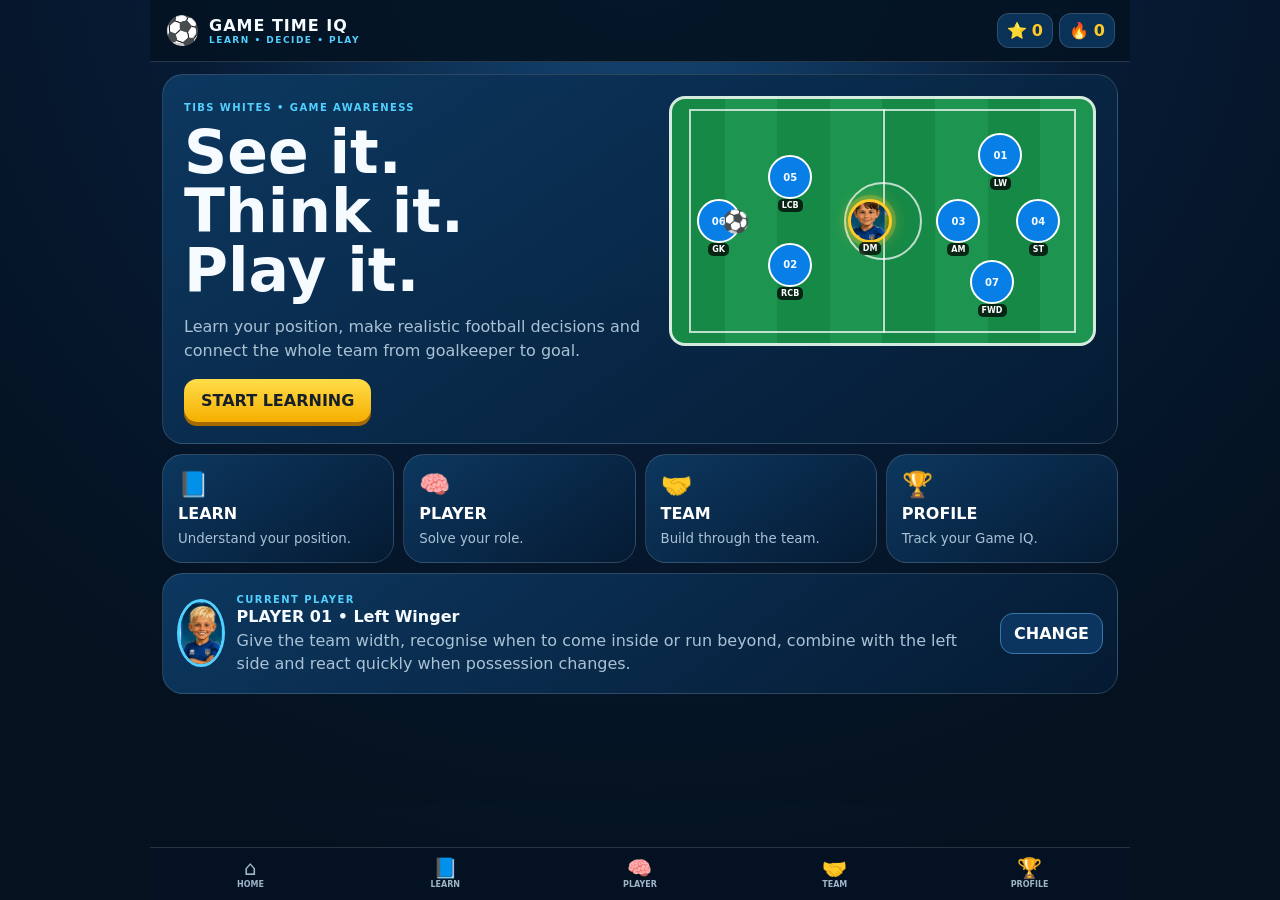
==== index.html @ 4100f8be "index.html V4" ====
<!doctype html>
<html lang="en"><head><meta charset="utf-8"><meta name="viewport" content="width=device-width,initial-scale=1,viewport-fit=cover"><meta name="theme-color" content="#061426"><title>GameTime IQ</title>
<style>
:root{--p:#0a2e52;--t:#f5fbff;--m:#aac2d5;--c:#52d0ff;--y:#ffc928;--g:#27c879;--a:#ff9d22;--r:#e25861;--l:rgba(255,255,255,.15)}
*{box-sizing:border-box}html,body{margin:0;min-height:100%;background:radial-gradient(circle at 50% -10%,#174f81,#071b35 42%,#04111f 84%);color:var(--t);font-family:system-ui,-apple-system,"Segoe UI",sans-serif}button{font:inherit}#app{max-width:980px;margin:auto;padding-bottom:96px}header{position:sticky;top:0;z-index:50;display:flex;justify-content:space-between;align-items:center;padding:13px 15px;background:#041323f2;border-bottom:1px solid var(--l)}.brand{display:flex;gap:9px;align-items:center}.brand i{font-style:normal;font-size:28px}.brand b{display:block;letter-spacing:1px}.brand small{display:block;color:var(--c);font-size:9px;font-weight:900;letter-spacing:1.5px}.stats{display:flex;gap:6px}.stats span{padding:7px 9px;background:#0a3156;border:1px solid var(--l);border-radius:12px;color:var(--y)}
main{padding:12px}.screen{display:none}.screen.active{display:block}.card{background:linear-gradient(145deg,#0d3961f7,#051b33fa);border:1px solid var(--l);border-radius:21px}.tag{font-size:10px;color:var(--c);font-weight:900;letter-spacing:1.4px}h1{font-size:clamp(36px,7vw,60px);line-height:.98;margin:8px 0 13px}h2{margin:5px 0}p{color:var(--m);line-height:1.48}.hero{display:grid;grid-template-columns:1.05fr .95fr;gap:14px;padding:21px}.primary,.secondary,.back{border:0;cursor:pointer;font-weight:900;border-radius:13px}.primary{background:linear-gradient(#ffdd49,#f5af00);color:#17202a;padding:12px 17px;box-shadow:0 4px 0 #a66a00}.secondary{background:#0b355e;color:#fff;border:1px solid #3977a8;padding:10px 13px}.back{width:44px;height:44px;background:#0b355e;color:#fff;border:1px solid var(--l);font-size:22px}
.modegrid{display:grid;grid-template-columns:repeat(4,1fr);gap:9px;margin:10px 0}.mode{padding:15px;text-align:left;color:white;cursor:pointer}.mode i{font-style:normal;font-size:25px}.mode b{display:block;margin:5px 0}.mode small{color:var(--m)}.selected{padding:14px;display:flex;gap:12px;align-items:center}.avatar{width:68px;height:68px;object-fit:cover;object-position:top;border-radius:50%;border:3px solid var(--c)}
.pitch{position:relative;overflow:hidden;height:360px;background:repeating-linear-gradient(90deg,#178947 0,#178947 12.5%,#1d9550 12.5%,#1d9550 25%);border:3px solid #ffffffd1;border-radius:16px}.pitch:before{content:"";position:absolute;inset:4%;border:2px solid #ffffffb8}.pitch:after{content:"";position:absolute;left:50%;top:4%;bottom:4%;border-left:2px solid #ffffffb8}.hero .pitch{height:250px}.centre{position:absolute;left:50%;top:50%;width:78px;height:78px;border:2px solid #ffffffb8;border-radius:50%;transform:translate(-50%,-50%)}.token{position:absolute;transform:translate(-50%,-50%);width:44px;height:44px;border-radius:50%;display:grid;place-items:center;font-size:10px;font-weight:900;border:2px solid white;z-index:5;transition:left .55s,top .55s}.blue{background:#087fe7}.red{background:#d74950}.you{border:3px solid var(--y);background-size:cover;background-position:center;color:transparent;box-shadow:0 0 0 4px #ffc9283d,0 0 16px #ffc92873}.label{position:absolute;top:100%;margin-top:2px;color:#fff;background:#000b;padding:2px 4px;border-radius:5px;font-size:8px;white-space:nowrap}.ball{position:absolute;z-index:10;font-size:22px;transform:translate(-50%,-50%);transition:left .55s,top .55s}.freeze{position:absolute;z-index:20;top:10px;left:50%;transform:translate(-50%,-55px);opacity:0;background:#06182f;border:2px solid var(--y);padding:8px 12px;border-radius:999px;font-weight:900;transition:.3s;white-space:nowrap}.freeze.show{transform:translate(-50%,0);opacity:1}
.head{display:flex;gap:11px;align-items:flex-start;margin:3px 0 13px}.players{display:grid;grid-template-columns:repeat(4,1fr);gap:8px}.pcard{border:2px solid var(--l);background:#0b2b4d;border-radius:16px;overflow:hidden;color:#fff;padding:0;text-align:left;cursor:pointer}.pcard.on{border-color:var(--c);box-shadow:0 0 18px #50cdff47}.pcard img{display:block;width:100%;aspect-ratio:.76;object-fit:cover;object-position:top}.pcard div{padding:8px}.pcard small{display:block;color:var(--c);font-weight:900}.detail{margin-top:10px;padding:15px;display:grid;grid-template-columns:80px 1fr auto;gap:12px;align-items:center}.detail img{width:80px;height:92px;object-fit:cover;object-position:top;border-radius:12px}.chips,.tabs{display:flex;gap:6px;overflow:auto;padding-bottom:8px}.chip,.tab{flex:0 0 auto;border:1px solid var(--l);background:#0a3156;color:#fff;padding:8px 10px;border-radius:999px;cursor:pointer}.chip.on,.tab.on{background:#087fe7;border-color:var(--c)}.intro{padding:15px;margin-bottom:9px}.learnlayout{display:grid;grid-template-columns:1.1fr .9fr;gap:9px}.lesson{padding:17px}.lesson ul{padding-left:19px;line-height:1.55}.rel{padding:10px;background:#082642;border-radius:11px;border:1px solid var(--l)}
.quizTop{display:grid;grid-template-columns:auto 1fr auto;gap:9px;align-items:center;margin-bottom:8px}.track{height:7px;background:#143a59;border-radius:8px;overflow:hidden}.track div{height:100%;background:var(--c)}.scenario{overflow:hidden}.qtext{padding:16px 16px 4px}.answers{display:grid;grid-template-columns:1fr 1fr;gap:8px;padding:12px 15px}.answer{background:#0c3154;border:1px solid #3b6382;color:white;border-radius:13px;padding:12px;text-align:left;min-height:66px;cursor:pointer}.answer.best{background:#143f35;border-color:var(--g)}.answer.good{background:#254532;border-color:#8bc34a}.answer.maybe{background:#503a1d;border-color:var(--a)}.answer.bad{background:#47242d;border-color:var(--r)}.feedback{margin:0 15px 13px;padding:0;max-height:0;overflow:hidden;border-radius:12px;transition:.25s}.feedback.show{max-height:230px;padding:12px;background:#092c4d;border:1px solid #3e7197}.wide{width:calc(100% - 30px);margin:0 15px 15px}.hidden{display:none!important}.teamhud{display:grid;grid-template-columns:repeat(3,1fr) auto;gap:7px;padding:11px;margin-bottom:8px}.teamhud small{display:block;color:var(--m)}.teamhud b{color:var(--y)}.profilegrid{display:grid;grid-template-columns:1fr 1fr;gap:9px}.profilegrid .card{padding:16px}.barrow{display:grid;grid-template-columns:84px 1fr 38px;gap:7px;align-items:center;margin:10px 0}.bar{height:8px;background:#143a59;border-radius:8px;overflow:hidden}.bar div{height:100%;background:var(--c)}
nav{position:fixed;bottom:0;left:50%;transform:translateX(-50%);width:min(980px,100%);display:grid;grid-template-columns:repeat(5,1fr);background:#041223f7;border-top:1px solid var(--l);padding:7px 3px calc(10px + env(safe-area-inset-bottom));z-index:40}nav button{border:0;background:none;color:#9eb5c8;font-size:20px;cursor:pointer}nav span{display:block;font-size:8px;font-weight:900}nav .on{color:var(--c)}
@media(max-width:700px){.hero,.learnlayout,.profilegrid{grid-template-columns:1fr}.modegrid{grid-template-columns:1fr 1fr}.players{grid-template-columns:1fr 1fr}.answers{grid-template-columns:1fr}.pitch{height:315px}.hero .pitch{height:210px}.detail{grid-template-columns:74px 1fr}.detail button{grid-column:1/-1}.token{width:41px;height:41px}.teamhud{grid-template-columns:1fr 1fr}.teamhud button{grid-column:1/-1}}
</style></head><body><div id="app">
<header><div class="brand"><i>⚽</i><div><b>GAME TIME IQ</b><small>LEARN • DECIDE • PLAY</small></div></div><div class="stats"><span>⭐ <b id="xpTop">0</b></span><span>🔥 <b id="streakTop">0</b></span></div></header><main>
<section id="home" class="screen active"><div class="hero card"><div><span class="tag">TIBS WHITES • GAME AWARENESS</span><h1>See it.<br>Think it.<br>Play it.</h1><p>Learn your position, make realistic football decisions and connect the whole team from goalkeeper to goal.</p><button class="primary" data-go="learn">START LEARNING</button></div><div class="pitch" id="heroPitch"><div class="centre"></div></div></div><div class="modegrid"><button class="mode card" data-go="learn"><i>📘</i><b>LEARN</b><small>Understand your position.</small></button><button class="mode card" data-go="player"><i>🧠</i><b>PLAYER</b><small>Solve your role.</small></button><button class="mode card" data-go="team"><i>🤝</i><b>TEAM</b><small>Build through the team.</small></button><button class="mode card" data-go="profile"><i>🏆</i><b>PROFILE</b><small>Track your Game IQ.</small></button></div><div class="card selected" id="homeSelected"></div></section>
<section id="select" class="screen"><div class="head"><button class="back" data-go="home">←</button><div><span class="tag">PLAYER SELECT</span><h2>Choose your player</h2><p>The selected avatar becomes YOU in Player Mode and on the tactics board.</p></div></div><div class="players" id="playerGrid"></div><div class="card detail" id="playerDetail"></div></section>
<section id="learn" class="screen"><div class="head"><button class="back" data-go="home">←</button><div><span class="tag">LEARN</span><h2>Know your position</h2><p>Explore how each role changes with the game.</p></div></div><div class="chips" id="learnPlayers"></div><div class="card intro" id="learnIntro"></div><div class="tabs" id="lessonTabs"></div><div class="learnlayout"><div class="pitch" id="learnPitch"><div class="centre"></div></div><div class="card lesson" id="lessonText"></div></div></section>
<section id="player" class="screen"><div class="head"><button class="back" data-go="home">←</button><div><span class="tag">PLAYER MODE</span><h2 id="playerTitle"></h2></div><button class="secondary" data-go="select">CHANGE</button></div><div class="quizTop"><span id="qCount">1/2</span><div class="track"><div id="qBar"></div></div><span>⭐ <b id="qScore">0</b></span></div><div class="card scenario"><div class="pitch" id="playerPitch"><div class="centre"></div><div class="freeze" id="pFreeze">⏸ FREEZE — YOUR DECISION</div><div class="ball" id="pBall">⚽</div></div><div class="qtext"><span class="tag" id="pSkill"></span><h2 id="pQuestion"></h2><p>Read the picture. Which choice helps the team most?</p></div><div class="answers" id="pAnswers"></div><div class="feedback" id="pFeedback"></div><button class="primary wide hidden" id="pNext">NEXT →</button></div></section>
<section id="team" class="screen"><div class="head"><button class="back" data-go="home">←</button><div><span class="tag">TEAM MODE</span><h2>Build the attack</h2><p>Every answer creates the next picture. MAYBE can increase pressure; a turnover triggers defence.</p></div></div><div class="card teamhud"><div><small>PHASE</small><b id="teamPhase">BUILD</b></div><div><small>TEAM IQ</small><b id="teamIQ">0</b></div><div><small>PRESSURE</small><b id="teamPressure">LOW</b></div><button class="secondary" id="teamRestart">RESTART</button></div><div class="card scenario"><div class="pitch" id="teamPitch"><div class="centre"></div><div class="freeze show">⏸ TEAM DECISION</div><div class="ball" id="tBall">⚽</div></div><div class="qtext"><span class="tag" id="teamWho"></span><h2 id="teamQuestion"></h2><p id="teamPrompt"></p></div><div class="answers" id="teamAnswers"></div><div class="feedback" id="teamFeedback"></div><button class="primary wide hidden" id="teamNext">CONTINUE →</button></div></section>
<section id="profile" class="screen"><div class="head"><button class="back" data-go="home">←</button><div><span class="tag">PROFILE</span><h2>Your Game IQ</h2><p>Progress is stored on this phone only.</p></div></div><div class="profilegrid"><div class="card" id="profileMain"></div><div class="card"><span class="tag">SKILLS</span><div id="skillBars"></div></div></div></section>
</main><nav><button data-go="home">⌂<span>HOME</span></button><button data-go="learn">📘<span>LEARN</span></button><button data-go="player">🧠<span>PLAYER</span></button><button data-go="team">🤝<span>TEAM</span></button><button data-go="profile">🏆<span>PROFILE</span></button></nav></div>
<script>
const players=[{"id": 1, "role": "Left Winger", "short": "LW", "img": "Assets/player-01.jpg", "x": 78, "y": 23, "summary": "Give the team width, recognise when to come inside or run beyond, combine with the left side and react quickly when possession changes.", "links": [5, 8, 3, 4]}, {"id": 2, "role": "Right Central Defender", "short": "RCB", "img": "Assets/player-02.jpg", "x": 28, "y": 68, "summary": "Build from the back, protect the middle, cover teammates who press and recognise when space allows you to carry forward.", "links": [6, 8, 7, 5]}, {"id": 3, "role": "Attacking Midfielder", "short": "AM", "img": "Assets/player-03.jpg", "x": 68, "y": 50, "summary": "Find space between lines, scan before receiving, connect midfield to attack and react quickly around second balls and turnovers.", "links": [8, 4, 1, 7]}, {"id": 4, "role": "Striker", "short": "ST", "img": "Assets/player-04.jpg", "x": 87, "y": 50, "summary": "Occupy and move defenders, link play when needed, time runs behind and recognise when a chance should be finished early.", "links": [3, 1, 7]}, {"id": 5, "role": "Left Central Defender", "short": "LCB", "img": "Assets/player-05.jpg", "x": 28, "y": 32, "summary": "Give the goalkeeper a left-sided outlet, progress when possible, protect central danger and support the winger from behind.", "links": [6, 8, 1, 2]}, {"id": 6, "role": "Goalkeeper", "short": "GK", "img": "Assets/player-06.jpg", "x": 11, "y": 50, "summary": "See the whole pitch, communicate early, choose distribution from the pressure picture and remain connected behind possession.", "links": [2, 5, 8]}, {"id": 7, "role": "Forward", "short": "FWD", "img": "Assets/player-07.jpg", "x": 76, "y": 75, "summary": "Stretch and combine on the right, create 2v1s, attack the far side and counter-press when a loose ball can be regained.", "links": [2, 8, 3, 4]}, {"id": 8, "role": "Defensive Midfielder", "short": "DM", "img": "Assets/player-08.jpg", "x": 47, "y": 50, "summary": "Connect goalkeeper, defenders and attack, move out of cover shadows, receive on useful angles and give balance behind attacks.", "links": [6, 2, 5, 3]}]; const lessons={"position": {"title": "My Position", "tag": "STARTING PICTURE", "bullets": ["Your position is a starting reference, not a cage. Adjust to the ball, teammates, opponents and space.", "Scan before the ball reaches your area so your movement has a reason.", "Stay connected: close enough to help, far enough to create useful space."]}, "ball": {"title": "When We Have It", "tag": "IN POSSESSION", "bullets": ["Make the pitch useful with width, depth and height.", "Create a passing angle where the ball carrier can see and reach you.", "After you pass, move again to help the next action."]}, "defend": {"title": "When They Have It", "tag": "OUT OF POSSESSION", "bullets": ["Protect dangerous central space before chasing the ball.", "Know who is pressing and who is covering behind that pressure.", "As the ball moves, your angle and distance to teammates should change."]}, "lose": {"title": "When We Lose It", "tag": "TRANSITION TO DEFEND", "bullets": ["React immediately: press if you can affect the ball, otherwise recover.", "Look for pressing triggers: heavy touch, slow pass, receiver facing their own goal.", "Recover using the shortest useful route to protect goal-side danger."]}, "win": {"title": "When We Win It", "tag": "TRANSITION TO ATTACK", "bullets": ["Scan forward early because the opposition may be spread.", "If the quick attack is blocked, keep the ball and rebuild.", "Move quickly to give the new ball carrier more than one option."]}, "team": {"title": "My Connections", "tag": "TEAM RELATIONSHIPS", "bullets": ["Your movement changes another player's space even if you never receive the ball.", "If one teammate comes towards the ball, another can often move away or beyond.", "Use calls, eye contact and body shape to help teammates solve the next picture."]}}; const scenarioBank={"1": [{"skill": "Support", "q": "Player 05 is pressed on the left. You are tightly marked on the touchline. What movement helps most?", "choices": ["Stay fixed wide whatever happens", "Move off the marker to create a visible angle inside or underneath", "Sprint behind immediately even if Player 05 cannot look up", "Stand behind your marker"], "best": 1, "why": "Useful width matters more than fixed width. A new angle can give Player 05 a relief pass and may move your marker."}, {"skill": "Transition", "q": "You lose the ball near the left touchline. The opponent receives facing their own goal with a loose touch. What do you recognise?", "choices": ["Walk back", "A chance to press quickly if teammates cover behind", "Run to the centre circle", "Stop because the attack is over"], "best": 1, "why": "A heavy touch or closed body shape can be a pressing trigger. Press only when teammates can support behind you."}], "2": [{"skill": "Build", "q": "Player 06 passes to you and the striker curves the press to block the return pass. What should you scan for before your first touch?", "choices": ["Only the ball", "Space to carry, Player 08 and Player 07", "The coach", "Kick long immediately"], "best": 1, "why": "Scan pressure, space and the next useful options before receiving. Carrying can also attract a presser and open a pass."}, {"skill": "Cover", "q": "Player 08 steps out to press centrally. What is your job behind that action?", "choices": ["Press the same opponent", "Provide cover and protect the central route", "Move to the touchline", "Stay still"], "best": 1, "why": "Cover is the next line of security. Your position should help if the presser is beaten without opening another big gap."}], "3": [{"skill": "Receive", "q": "You are between their midfield and defence with an opponent behind. What gives you the best chance to play forward?", "choices": ["Scan over both shoulders and adjust your body angle", "Stand square and wait", "Only look at the passer", "Move closer to your marker"], "best": 0, "why": "Receiving starts before the ball arrives. Scanning helps you decide whether to turn, protect, bounce or play first time."}, {"skill": "Movement", "q": "Player 04 drops towards the ball and a defender follows. What space might now be available?", "choices": ["Follow Player 04 into the same space", "Attack the space Player 04 has created if the picture allows", "Stand still", "Always move backwards"], "best": 1, "why": "One player's movement can create room for another. Read the defender's reaction instead of following the ball."}], "4": [{"skill": "Run", "q": "Player 03 has time on the ball and you are level with the last defender. What matters most?", "choices": ["Time your run to threaten behind", "Sprint as early as possible every time", "Stand beside the defender", "Drop towards your goalkeeper"], "best": 0, "why": "Timing is as important as speed. A run too early can be tracked and leave you unavailable."}, {"skill": "Link", "q": "You receive with your back to goal and a defender tight behind. Player 03 is facing you. What is often a strong solution?", "choices": ["Protect and set to Player 03, then move again", "Force a turn through the defender", "Stop and wait", "Kick it away"], "best": 0, "why": "You do not always need to turn. A secure set can keep the attack moving and create a new movement opportunity."}], "5": [{"skill": "Build", "q": "Player 06 has the ball and the opposition are narrow. What can your position help create?", "choices": ["A wider left-side passing angle that stretches them", "Stand beside Player 06", "Hide behind the striker", "Move directly next to Player 02"], "best": 0, "why": "Width can create a direct pass into you or open central space for Player 08."}, {"skill": "Cover", "q": "Player 01 presses their right-back high. What should you think about behind Player 01?", "choices": ["Provide cover and protect the space inside and behind", "Sprint beyond Player 01", "Ignore the press", "Mark Player 06"], "best": 0, "why": "Player 01's pressure is safer when you protect the next space and can delay if the press is beaten."}], "6": [{"skill": "Distribution", "q": "You have the ball. Player 05 has time while Player 02 is already being pressed. What should guide your pass?", "choices": ["Always use the same side", "Pressure, angle and what the receiver can do next", "Who shouts loudest", "Always kick long"], "best": 1, "why": "Goalkeeper distribution starts the next attack. Choose the receiver with useful time, space and next actions."}, {"skill": "Support", "q": "After playing short to a centre-back, what should you do?", "choices": ["Offer a new supporting angle behind the ball", "Walk into goal and switch off", "Run beyond Player 04", "Turn your back"], "best": 0, "why": "The goalkeeper remains part of possession and may help the team recycle, escape pressure or switch sides."}], "7": [{"skill": "2v1", "q": "You receive right side with Player 03 inside and one defender between you and goal. What should you try to make the defender do?", "choices": ["Commit to either you or Player 03, then use the free option", "Pass immediately without looking", "Run straight into them", "Stop"], "best": 0, "why": "In a 2v1, make the defender choose. Their movement should tell you whether to pass or carry."}, {"skill": "Transition", "q": "You lose possession near their box and the new ball carrier takes a heavy touch. What do you recognise?", "choices": ["A possible counter-press if teammates are close enough", "Time to walk back", "Run away from the ball", "Nothing"], "best": 0, "why": "A heavy touch is a common pressing trigger. React quickly, but make sure your pressure is connected to teammates."}], "8": [{"skill": "Receive", "q": "A centre-back has the ball and an opponent is screening you. What movement helps you become a passing option?", "choices": ["Move out of the cover shadow into a visible angle", "Stand directly behind the opponent", "Run beside the centre-back", "Turn away"], "best": 0, "why": "A small movement can open the passing lane and help you receive with the next action in mind."}, {"skill": "Balance", "q": "Several teammates are ahead of the ball during an attack. Why might you hold a position behind them?", "choices": ["To circulate possession and protect against a counter if the ball is lost", "Because midfielders never attack", "To avoid the ball", "To mark Player 05"], "best": 0, "why": "Balance helps both phases: support the attack now and protect the centre if possession changes."}]}; const teamNodes={"gk": {"who": 6, "phase": "BUILD", "pressure": "LOW", "q": "Player 06 receives a back-pass as their striker starts to press. Which route is strongest?", "opts": [["Player 05 has a clear angle on the left", "best", "lcb"], ["Player 02 is already being closed down", "maybe", "rcbpress"], ["Kick centrally into three opponents", "turn", "turncentral"]]}, "lcb": {"who": 5, "phase": "BUILD", "pressure": "LOW", "q": "Player 05 receives. The opposition shift left and Player 08 moves into a visible central angle. What next?", "opts": [["Play into Player 08 facing forward", "best", "dm"], ["Force the line pass to tightly marked Player 01", "maybe", "wingpress"], ["Carry straight into the nearest opponent", "turn", "turnleft"]]}, "rcbpress": {"who": 2, "phase": "BUILD", "pressure": "HIGH", "q": "Player 02 receives under immediate pressure. Player 06 supports behind. Escape or force it?", "opts": [["Use Player 06 as the relief pass and reset", "best", "gkswitch"], ["Force the screened pass into Player 08", "maybe", "dmpress"], ["Turn into the press", "turn", "turncentral"]]}, "gkswitch": {"who": 6, "phase": "RESET", "pressure": "MEDIUM", "q": "The ball returns to Player 06. The opposition shifted right. What opened?", "opts": [["Switch to Player 05 on the left", "best", "lcb"], ["Return straight into the same pressure", "maybe", "rcbpress"]]}, "dm": {"who": 8, "phase": "PROGRESS", "pressure": "LOW", "q": "Player 08 receives on the half-turn. Player 03 is between lines and Player 01 is wide. Their midfielder steps towards you. What can exploit that?", "opts": [["Play into Player 03 between lines", "best", "am"], ["Switch to Player 01 wide", "good", "wing"], ["Hold until pressure arrives", "maybe", "dmpress"]]}, "dmpress": {"who": 8, "phase": "PROGRESS", "pressure": "HIGH", "q": "Player 08 receives under heavy pressure. Player 05 is free behind. What is mature?", "opts": [["Bounce back to Player 05 and move again", "best", "lcb"], ["Force it into tightly marked Player 03", "turn", "turncentral"]]}, "wingpress": {"who": 1, "phase": "WIDE", "pressure": "HIGH", "q": "Player 01 receives trapped by the touchline. Player 05 supports underneath and Player 08 moves across. How do you escape?", "opts": [["Use support behind, then move again", "best", "lcb"], ["Try to dribble between two defenders", "maybe", "winghard"], ["Stop without scanning", "turn", "turnleft"]]}, "winghard": {"who": 1, "phase": "WIDE", "pressure": "VERY HIGH", "q": "Two defenders now surround Player 01. Player 08 is inside. What now?", "opts": [["Find Player 08 as the inside relief pass", "best", "dm"], ["Keep dribbling towards the corner", "turn", "turnleft"]]}, "wing": {"who": 1, "phase": "ATTACK", "pressure": "MEDIUM", "q": "Player 01 receives wide against one defender. Player 03 supports inside and Player 04 threatens behind. What creates the biggest problem?", "opts": [["Drive at the defender and make them choose", "best", "am"], ["Cross immediately from deep", "maybe", "box"], ["Recycle if the forward route closes", "good", "dm"]]}, "am": {"who": 3, "phase": "CREATE", "pressure": "MEDIUM", "q": "Player 03 turns. Player 04 drops and drags a defender; Player 07 runs into the right channel. What space appeared?", "opts": [["Use Player 07's run into the channel", "best", "fwd"], ["Combine into Player 04's feet", "good", "striker"], ["Dribble into the defender Player 04 moved", "turn", "turnhigh"]]}, "fwd": {"who": 7, "phase": "FINAL THIRD", "pressure": "MEDIUM", "q": "Player 07 receives in the channel. A defender comes out and Player 04 moves across goal. What creates the clearest chance?", "opts": [["Attack the defender, then square or cut back", "best", "goal"], ["Shoot immediately from a poor angle", "maybe", "box"], ["Turn away from the overload", "good", "am"]]}, "striker": {"who": 4, "phase": "FINAL THIRD", "pressure": "MEDIUM", "q": "Player 04 receives with back to goal. Player 03 runs beyond. What can beat the tight defender?", "opts": [["Set into Player 03's path then spin", "best", "goal"], ["Force a turn through the defender", "maybe", "box"]]}, "box": {"who": 4, "phase": "BOX", "pressure": "HIGH", "q": "The box is crowded, but Player 03 is free at the edge. What is clearer?", "opts": [["Lay it back to Player 03", "best", "goal"], ["Shoot through several defenders", "maybe", "turnhigh"]]}, "turncentral": {"who": 2, "phase": "TRANSITION \u2014 DEFEND", "pressure": "DANGER", "q": "The ball is lost centrally and they can counter. What is the first defensive priority?", "opts": [["Delay the attacker, protect the middle and let teammates recover", "best", "regain"], ["Both centre-backs dive at the ball", "turn", "concede"]]}, "turnleft": {"who": 5, "phase": "TRANSITION \u2014 DEFEND", "pressure": "DANGER", "q": "Possession is lost on the left and the opponent can drive inside. What should Player 05 protect first?", "opts": [["The inside route towards goal while Player 01 recovers", "best", "regain"], ["Sprint outside and leave the middle open", "turn", "concede"]]}, "turnhigh": {"who": 3, "phase": "TRANSITION \u2014 DEFEND", "pressure": "DANGER", "q": "The attack breaks down high and the new ball carrier takes a loose touch. What can Player 03 recognise?", "opts": [["Counter-press under control while teammates recover behind", "best", "regain"], ["Stop and wait for defenders", "turn", "concede"]]}, "regain": {"who": 8, "phase": "REGAIN", "pressure": "MEDIUM", "q": "The counter is delayed and Player 08 intercepts the next pass. The opposition are spread. What now?", "opts": [["Look forward early for Player 03 or a wide forward", "best", "am"], ["Keep it safely if the forward picture is blocked", "good", "dm"]]}, "goal": {"who": 4, "phase": "GOAL", "pressure": "NONE", "q": "GOAL! The team solved the pictures from goalkeeper to attack.", "opts": []}, "concede": {"who": 6, "phase": "GOAL AGAINST", "pressure": "MAX", "q": "The counter reaches goal before the team recover. Restart and find where the earlier decision changes the picture.", "opts": []}};
let selected=Number(localStorage.getItem("gtiq_player")||1),learnSelected=selected,lessonKey="position",xp=Number(localStorage.getItem("gtiq4_xp")||0),streak=Number(localStorage.getItem("gtiq4_streak")||0),skills=JSON.parse(localStorage.getItem("gtiq4_skills")||'{"Support":0,"Transition":0,"Receive":0,"Movement":0,"Defending":0,"Decision":0}'),qi=0,qScore=0,teamNode="gk",teamIQ=0,locked=false;
const $=id=>document.getElementById(id),P=id=>players.find(p=>p.id===id);
function save(){localStorage.setItem("gtiq_player",selected);localStorage.setItem("gtiq4_xp",xp);localStorage.setItem("gtiq4_streak",streak);localStorage.setItem("gtiq4_skills",JSON.stringify(skills))}
function topStats(){$("xpTop").textContent=xp;$("streakTop").textContent=streak}
function show(name){document.querySelectorAll(".screen").forEach(s=>s.classList.remove("active"));$(name).classList.add("active");document.querySelectorAll("nav button").forEach(b=>b.classList.toggle("on",b.dataset.go===name));if(name==="select")renderSelect();if(name==="learn")renderLearn();if(name==="player")startPlayer();if(name==="team")startTeam();if(name==="profile")renderProfile();renderHome();window.scrollTo(0,0)}
document.querySelectorAll("[data-go]").forEach(b=>b.addEventListener("click",()=>show(b.dataset.go)));
function token(p,me=false){return `<div class="token blue ${me?"you":""}" style="left:${p.x}%;top:${p.y}%;${me?`background-image:url('${p.img}')`:""}">${me?"YOU":String(p.id).padStart(2,"0")}<span class="label">${p.short}</span></div>`}
function opp(x,y){return `<div class="token red" style="left:${x}%;top:${y}%">OPP</div>`}
function pitchTeam(me,opps=true){let h=players.map(p=>token(p,p.id===me)).join("");if(opps)h+=opp(56,32)+opp(61,66)+opp(76,49);return h}
function setBall(el,p){el.style.left=p.x+"%";el.style.top=p.y+"%"}
function renderHome(){let p=P(selected);$("heroPitch").innerHTML='<div class="centre"></div>'+pitchTeam(8,false)+'<div class="ball" style="left:15%;top:50%">⚽</div>';$("homeSelected").innerHTML=`<img class="avatar" src="${p.img}"><div><span class="tag">CURRENT PLAYER</span><br><b>PLAYER ${String(p.id).padStart(2,"0")} • ${p.role}</b><p style="margin:3px 0">${p.summary}</p></div><button class="secondary" id="homeChange">CHANGE</button>`;$("homeChange").addEventListener("click",()=>show("select"));topStats()}
function renderSelect(){let g=$("playerGrid");g.innerHTML="";players.forEach(p=>{let b=document.createElement("button");b.className="pcard"+(p.id===selected?" on":"");b.innerHTML=`<img src="${p.img}"><div><b>${String(p.id).padStart(2,"0")}</b><small>${p.role.toUpperCase()}</small></div>`;b.addEventListener("click",()=>{selected=p.id;learnSelected=p.id;save();renderSelect()});g.appendChild(b)});let p=P(selected);$("playerDetail").innerHTML=`<img src="${p.img}"><div><span class="tag">PLAYER ${String(p.id).padStart(2,"0")}</span><h2>${p.role}</h2><p>${p.summary}</p></div><button class="primary" id="usePlayer">USE THIS PLAYER</button>`;$("usePlayer").addEventListener("click",()=>show("player"))}
function renderLearn(){let c=$("learnPlayers");c.innerHTML="";players.forEach(p=>{let b=document.createElement("button");b.className="chip"+(p.id===learnSelected?" on":"");b.textContent=`${String(p.id).padStart(2,"0")} ${p.short}`;b.addEventListener("click",()=>{learnSelected=p.id;renderLearn()});c.appendChild(b)});let p=P(learnSelected);$("learnIntro").innerHTML=`<span class="tag">PLAYER ${String(p.id).padStart(2,"0")}</span><h2>${p.role}</h2><p>${p.summary}</p>`;let tabs=$("lessonTabs");tabs.innerHTML="";Object.entries(lessons).forEach(([k,l])=>{let b=document.createElement("button");b.className="tab"+(k===lessonKey?" on":"");b.textContent=l.title;b.addEventListener("click",()=>{lessonKey=k;renderLearn()});tabs.appendChild(b)});$("learnPitch").innerHTML='<div class="centre"></div>'+pitchTeam(p.id,false);let l=lessons[lessonKey],linked=p.links.map(id=>`${String(id).padStart(2,"0")} ${P(id).role}`).join(" • ");$("lessonText").innerHTML=`<span class="tag">${l.tag}</span><h2>${l.title}</h2><ul>${l.bullets.map(x=>`<li>${x}</li>`).join("")}</ul><div class="rel"><b>Key relationships</b><br><small>${linked}</small></div>`}
function group(k){if(["Cover","Press","Position"].includes(k))return"Defending";if(["Build","Carry","Run","Link","2v1","Balance","Distribution"].includes(k))return"Decision";return k}
function startPlayer(){qi=0;qScore=0;renderQuestion()}
function renderQuestion(){locked=true;let p=P(selected),s=scenarioBank[selected][qi];$("playerTitle").textContent=p.role+" Challenge";$("qCount").textContent=`${qi+1}/${scenarioBank[selected].length}`;$("qScore").textContent=qScore;$("qBar").style.width=((qi+1)/scenarioBank[selected].length*100)+"%";$("pSkill").textContent=s.skill.toUpperCase();$("pQuestion").textContent=s.q;$("playerPitch").innerHTML='<div class="centre"></div><div class="freeze" id="pFreeze">⏸ FREEZE — YOUR DECISION</div><div class="ball" id="pBall">⚽</div>'+pitchTeam(p.id,true);setBall($("pBall"),p);$("pFeedback").className="feedback";$("pNext").classList.add("hidden");let box=$("pAnswers");box.innerHTML="";s.choices.forEach((choice,i)=>{let b=document.createElement("button");b.className="answer";b.disabled=true;b.innerHTML=`<b>${String.fromCharCode(65+i)}</b> ${choice}`;b.addEventListener("click",()=>answerQuestion(i,b));box.appendChild(b)});setTimeout(()=>{$("pFreeze").classList.add("show");[...box.children].forEach(b=>b.disabled=false);locked=false},450)}
function answerQuestion(i,b){if(locked)return;locked=true;let s=scenarioBank[selected][qi],good=i===s.best,pts=good?100:25;qScore+=pts;xp+=pts;let k=group(s.skill);skills[k]=(skills[k]||0)+pts;[...$("pAnswers").children].forEach((x,j)=>{x.disabled=true;if(j===s.best)x.classList.add("best")});if(!good)b.classList.add("bad");$("pFeedback").className="feedback show";$("pFeedback").innerHTML=`<b>${good?"⭐⭐⭐ BEST DECISION":"💡 KEEP THINKING"} +${pts} XP</b><br>${s.why}`;$("pNext").classList.remove("hidden");$("pNext").textContent=qi===scenarioBank[selected].length-1?"FINISH →":"NEXT →";save();topStats()}
$("pNext").addEventListener("click",()=>{if(qi<scenarioBank[selected].length-1){qi++;renderQuestion()}else{streak++;save();show("profile")}});
function startTeam(){teamNode="gk";teamIQ=0;renderTeam()} $("teamRestart").addEventListener("click",startTeam);
function renderTeam(){locked=false;let n=teamNodes[teamNode],p=P(n.who);$("teamPhase").textContent=n.phase;$("teamPressure").textContent=n.pressure;$("teamIQ").textContent=teamIQ;$("teamWho").textContent=`PLAYER ${String(p.id).padStart(2,"0")} • ${p.role.toUpperCase()}`;$("teamQuestion").textContent=n.q;$("teamPrompt").textContent=n.phase.includes("TRANSITION")?"Possession changed — solve the defensive picture.":"Choose the option that gives the next player the strongest picture.";$("teamPitch").innerHTML='<div class="centre"></div><div class="freeze show">⏸ TEAM DECISION</div><div class="ball" id="tBall">⚽</div>'+pitchTeam(n.who,true);setBall($("tBall"),p);$("teamFeedback").className="feedback";$("teamNext").classList.add("hidden");let box=$("teamAnswers");box.innerHTML="";if(!n.opts.length){$("teamFeedback").className="feedback show";if(n.phase==="GOAL"){xp+=250;teamIQ+=250;skills.Decision+=100;$("teamFeedback").innerHTML="<b>⚽ GOAL! +250 XP</b><br>You connected the team from build-up to finish."}else{$("teamFeedback").innerHTML="<b>⚠️ GOAL AGAINST</b><br>Restart and find the earlier decision that changes the transition."}save();topStats();return}n.opts.forEach((o,i)=>{let b=document.createElement("button");b.className="answer";b.innerHTML=`<b>${String.fromCharCode(65+i)}</b> ${o[0]}`;b.addEventListener("click",()=>teamChoose(o,b));box.appendChild(b)})}
function teamChoose(o,b){if(locked)return;locked=true;[...$("teamAnswers").children].forEach(x=>x.disabled=true);let pts={best:100,good:60,maybe:25,turn:0}[o[1]],cls={best:"best",good:"good",maybe:"maybe",turn:"bad"}[o[1]];b.classList.add(cls);teamIQ+=pts;xp+=pts;skills.Decision+=pts;let label={best:"⭐⭐⭐ BEST",good:"⭐⭐ GOOD",maybe:"⭐ MAYBE",turn:"❌ TURNOVER"}[o[1]],msg={best:"The next player receives a stronger picture.",good:"The team keeps progressing.",maybe:"The ball survives, but pressure increases.",turn:"Possession changes — now defend the transition."}[o[1]];$("teamFeedback").className="feedback show";$("teamFeedback").innerHTML=`<b>${label} +${pts} XP</b><br>${msg}`;$("teamNext").classList.remove("hidden");$("teamNext").textContent=o[1]==="turn"?"DEFEND TRANSITION →":"CONTINUE →";$("teamNext").onclick=()=>{teamNode=o[2];renderTeam()};save();topStats()}
function renderProfile(){let p=P(selected);$("profileMain").innerHTML=`<img class="avatar" src="${p.img}"><span class="tag"> CURRENT PLAYER</span><h2>${p.role}</h2><h1 style="font-size:42px;color:var(--y)">${xp} XP</h1><p>🔥 ${streak} completed Player challenges</p>`;let max=Math.max(100,...Object.values(skills));$("skillBars").innerHTML=Object.entries(skills).map(([k,v])=>`<div class="barrow"><span>${k}</span><div class="bar"><div style="width:${Math.min(100,v/max*100)}%"></div></div><b>${v}</b></div>`).join("")}
renderSelect();renderLearn();renderHome();topStats();
</script></body></html>
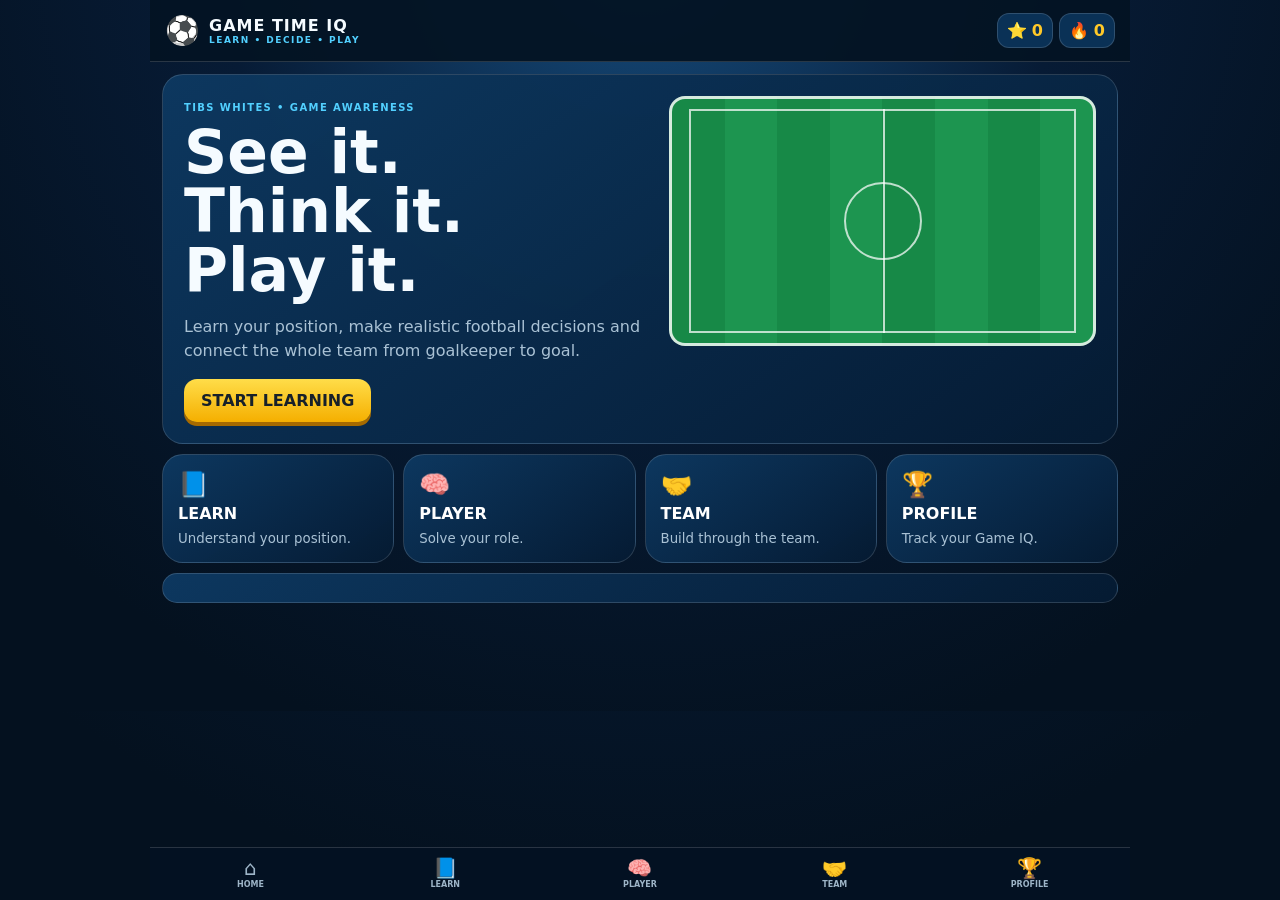
==== commit 028eeb91: "Include avatar-pitch.js script in index.html Added script tag for avatar-pitch.js and ensured proper" ====
--- a/index.html
+++ b/index.html
@@ -20,7 +20,7 @@
 <section id="profile" class="screen"><div class="head"><button class="back" data-go="home">←</button><div><span class="tag">PROFILE</span><h2>Your Game IQ</h2><p>Progress is stored on this phone only.</p></div></div><div class="profilegrid"><div class="card" id="profileMain"></div><div class="card"><span class="tag">SKILLS</span><div id="skillBars"></div></div></div></section>
 </main><nav><button data-go="home">⌂<span>HOME</span></button><button data-go="learn">📘<span>LEARN</span></button><button data-go="player">🧠<span>PLAYER</span></button><button data-go="team">🤝<span>TEAM</span></button><button data-go="profile">🏆<span>PROFILE</span></button></nav></div>
 <script>
-const players=[{"id": 1, "role": "Left Winger", "short": "LW", "img": "Assets/player-01.jpg", "x": 78, "y": 23, "summary": "Give the team width, recognise when to come inside or run beyond, combine with the left side and react quickly when possession changes.", "links": [5, 8, 3, 4]}, {"id": 2, "role": "Right Central Defender", "short": "RCB", "img": "Assets/player-02.jpg", "x": 28, "y": 68, "summary": "Build from the back, protect the middle, cover teammates who press and recognise when space allows you to carry forward.", "links": [6, 8, 7, 5]}, {"id": 3, "role": "Attacking Midfielder", "short": "AM", "img": "Assets/player-03.jpg", "x": 68, "y": 50, "summary": "Find space between lines, scan before receiving, connect midfield to attack and react quickly around second balls and turnovers.", "links": [8, 4, 1, 7]}, {"id": 4, "role": "Striker", "short": "ST", "img": "Assets/player-04.jpg", "x": 87, "y": 50, "summary": "Occupy and move defenders, link play when needed, time runs behind and recognise when a chance should be finished early.", "links": [3, 1, 7]}, {"id": 5, "role": "Left Central Defender", "short": "LCB", "img": "Assets/player-05.jpg", "x": 28, "y": 32, "summary": "Give the goalkeeper a left-sided outlet, progress when possible, protect central danger and support the winger from behind.", "links": [6, 8, 1, 2]}, {"id": 6, "role": "Goalkeeper", "short": "GK", "img": "Assets/player-06.jpg", "x": 11, "y": 50, "summary": "See the whole pitch, communicate early, choose distribution from the pressure picture and remain connected behind possession.", "links": [2, 5, 8]}, {"id": 7, "role": "Forward", "short": "FWD", "img": "Assets/player-07.jpg", "x": 76, "y": 75, "summary": "Stretch and combine on the right, create 2v1s, attack the far side and counter-press when a loose ball can be regained.", "links": [2, 8, 3, 4]}, {"id": 8, "role": "Defensive Midfielder", "short": "DM", "img": "Assets/player-08.jpg", "x": 47, "y": 50, "summary": "Connect goalkeeper, defenders and attack, move out of cover shadows, receive on useful angles and give balance behind attacks.", "links": [6, 2, 5, 3]}]; const lessons={"position": {"title": "My Position", "tag": "STARTING PICTURE", "bullets": ["Your position is a starting reference, not a cage. Adjust to the ball, teammates, opponents and space.", "Scan before the ball reaches your area so your movement has a reason.", "Stay connected: close enough to help, far enough to create useful space."]}, "ball": {"title": "When We Have It", "tag": "IN POSSESSION", "bullets": ["Make the pitch useful with width, depth and height.", "Create a passing angle where the ball carrier can see and reach you.", "After you pass, move again to help the next action."]}, "defend": {"title": "When They Have It", "tag": "OUT OF POSSESSION", "bullets": ["Protect dangerous central space before chasing the ball.", "Know who is pressing and who is covering behind that pressure.", "As the ball moves, your angle and distance to teammates should change."]}, "lose": {"title": "When We Lose It", "tag": "TRANSITION TO DEFEND", "bullets": ["React immediately: press if you can affect the ball, otherwise recover.", "Look for pressing triggers: heavy touch, slow pass, receiver facing their own goal.", "Recover using the shortest useful route to protect goal-side danger."]}, "win": {"title": "When We Win It", "tag": "TRANSITION TO ATTACK", "bullets": ["Scan forward early because the opposition may be spread.", "If the quick attack is blocked, keep the ball and rebuild.", "Move quickly to give the new ball carrier more than one option."]}, "team": {"title": "My Connections", "tag": "TEAM RELATIONSHIPS", "bullets": ["Your movement changes another player's space even if you never receive the ball.", "If one teammate comes towards the ball, another can often move away or beyond.", "Use calls, eye contact and body shape to help teammates solve the next picture."]}}; const scenarioBank={"1": [{"skill": "Support", "q": "Player 05 is pressed on the left. You are tightly marked on the touchline. What movement helps most?", "choices": ["Stay fixed wide whatever happens", "Move off the marker to create a visible angle inside or underneath", "Sprint behind immediately even if Player 05 cannot look up", "Stand behind your marker"], "best": 1, "why": "Useful width matters more than fixed width. A new angle can give Player 05 a relief pass and may move your marker."}, {"skill": "Transition", "q": "You lose the ball near the left touchline. The opponent receives facing their own goal with a loose touch. What do you recognise?", "choices": ["Walk back", "A chance to press quickly if teammates cover behind", "Run to the centre circle", "Stop because the attack is over"], "best": 1, "why": "A heavy touch or closed body shape can be a pressing trigger. Press only when teammates can support behind you."}], "2": [{"skill": "Build", "q": "Player 06 passes to you and the striker curves the press to block the return pass. What should you scan for before your first touch?", "choices": ["Only the ball", "Space to carry, Player 08 and Player 07", "The coach", "Kick long immediately"], "best": 1, "why": "Scan pressure, space and the next useful options before receiving. Carrying can also attract a presser and open a pass."}, {"skill": "Cover", "q": "Player 08 steps out to press centrally. What is your job behind that action?", "choices": ["Press the same opponent", "Provide cover and protect the central route", "Move to the touchline", "Stay still"], "best": 1, "why": "Cover is the next line of security. Your position should help if the presser is beaten without opening another big gap."}], "3": [{"skill": "Receive", "q": "You are between their midfield and defence with an opponent behind. What gives you the best chance to play forward?", "choices": ["Scan over both shoulders and adjust your body angle", "Stand square and wait", "Only look at the passer", "Move closer to your marker"], "best": 0, "why": "Receiving starts before the ball arrives. Scanning helps you decide whether to turn, protect, bounce or play first time."}, {"skill": "Movement", "q": "Player 04 drops towards the ball and a defender follows. What space might now be available?", "choices": ["Follow Player 04 into the same space", "Attack the space Player 04 has created if the picture allows", "Stand still", "Always move backwards"], "best": 1, "why": "One player's movement can create room for another. Read the defender's reaction instead of following the ball."}], "4": [{"skill": "Run", "q": "Player 03 has time on the ball and you are level with the last defender. What matters most?", "choices": ["Time your run to threaten behind", "Sprint as early as possible every time", "Stand beside the defender", "Drop towards your goalkeeper"], "best": 0, "why": "Timing is as important as speed. A run too early can be tracked and leave you unavailable."}, {"skill": "Link", "q": "You receive with your back to goal and a defender tight behind. Player 03 is facing you. What is often a strong solution?", "choices": ["Protect and set to Player 03, then move again", "Force a turn through the defender", "Stop and wait", "Kick it away"], "best": 0, "why": "You do not always need to turn. A secure set can keep the attack moving and create a new movement opportunity."}], "5": [{"skill": "Build", "q": "Player 06 has the ball and the opposition are narrow. What can your position help create?", "choices": ["A wider left-side passing angle that stretches them", "Stand beside Player 06", "Hide behind the striker", "Move directly next to Player 02"], "best": 0, "why": "Width can create a direct pass into you or open central space for Player 08."}, {"skill": "Cover", "q": "Player 01 presses their right-back high. What should you think about behind Player 01?", "choices": ["Provide cover and protect the space inside and behind", "Sprint beyond Player 01", "Ignore the press", "Mark Player 06"], "best": 0, "why": "Player 01's pressure is safer when you protect the next space and can delay if the press is beaten."}], "6": [{"skill": "Distribution", "q": "You have the ball. Player 05 has time while Player 02 is already being pressed. What should guide your pass?", "choices": ["Always use the same side", "Pressure, angle and what the receiver can do next", "Who shouts loudest", "Always kick long"], "best": 1, "why": "Goalkeeper distribution starts the next attack. Choose the receiver with useful time, space and next actions."}, {"skill": "Support", "q": "After playing short to a centre-back, what should you do?", "choices": ["Offer a new supporting angle behind the ball", "Walk into goal and switch off", "Run beyond Player 04", "Turn your back"], "best": 0, "why": "The goalkeeper remains part of possession and may help the team recycle, escape pressure or switch sides."}], "7": [{"skill": "2v1", "q": "You receive right side with Player 03 inside and one defender between you and goal. What should you try to make the defender do?", "choices": ["Commit to either you or Player 03, then use the free option", "Pass immediately without looking", "Run straight into them", "Stop"], "best": 0, "why": "In a 2v1, make the defender choose. Their movement should tell you whether to pass or carry."}, {"skill": "Transition", "q": "You lose possession near their box and the new ball carrier takes a heavy touch. What do you recognise?", "choices": ["A possible counter-press if teammates are close enough", "Time to walk back", "Run away from the ball", "Nothing"], "best": 0, "why": "A heavy touch is a common pressing trigger. React quickly, but make sure your pressure is connected to teammates."}], "8": [{"skill": "Receive", "q": "A centre-back has the ball and an opponent is screening you. What movement helps you become a passing option?", "choices": ["Move out of the cover shadow into a visible angle", "Stand directly behind the opponent", "Run beside the centre-back", "Turn away"], "best": 0, "why": "A small movement can open the passing lane and help you receive with the next action in mind."}, {"skill": "Balance", "q": "Several teammates are ahead of the ball during an attack. Why might you hold a position behind them?", "choices": ["To circulate possession and protect against a counter if the ball is lost", "Because midfielders never attack", "To avoid the ball", "To mark Player 05"], "best": 0, "why": "Balance helps both phases: support the attack now and protect the centre if possession changes."}]}; const teamNodes={"gk": {"who": 6, "phase": "BUILD", "pressure": "LOW", "q": "Player 06 receives a back-pass as their striker starts to press. Which route is strongest?", "opts": [["Player 05 has a clear angle on the left", "best", "lcb"], ["Player 02 is already being closed down", "maybe", "rcbpress"], ["Kick centrally into three opponents", "turn", "turncentral"]]}, "lcb": {"who": 5, "phase": "BUILD", "pressure": "LOW", "q": "Player 05 receives. The opposition shift left and Player 08 moves into a visible central angle. What next?", "opts": [["Play into Player 08 facing forward", "best", "dm"], ["Force the line pass to tightly marked Player 01", "maybe", "wingpress"], ["Carry straight into the nearest opponent", "turn", "turnleft"]]}, "rcbpress": {"who": 2, "phase": "BUILD", "pressure": "HIGH", "q": "Player 02 receives under immediate pressure. Player 06 supports behind. Escape or force it?", "opts": [["Use Player 06 as the relief pass and reset", "best", "gkswitch"], ["Force the screened pass into Player 08", "maybe", "dmpress"], ["Turn into the press", "turn", "turncentral"]]}, "gkswitch": {"who": 6, "phase": "RESET", "pressure": "MEDIUM", "q": "The ball returns to Player 06. The opposition shifted right. What opened?", "opts": [["Switch to Player 05 on the left", "best", "lcb"], ["Return straight into the same pressure", "maybe", "rcbpress"]]}, "dm": {"who": 8, "phase": "PROGRESS", "pressure": "LOW", "q": "Player 08 receives on the half-turn. Player 03 is between lines and Player 01 is wide. Their midfielder steps towards you. What can exploit that?", "opts": [["Play into Player 03 between lines", "best", "am"], ["Switch to Player 01 wide", "good", "wing"], ["Hold until pressure arrives", "maybe", "dmpress"]]}, "dmpress": {"who": 8, "phase": "PROGRESS", "pressure": "HIGH", "q": "Player 08 receives under heavy pressure. Player 05 is free behind. What is mature?", "opts": [["Bounce back to Player 05 and move again", "best", "lcb"], ["Force it into tightly marked Player 03", "turn", "turncentral"]]}, "wingpress": {"who": 1, "phase": "WIDE", "pressure": "HIGH", "q": "Player 01 receives trapped by the touchline. Player 05 supports underneath and Player 08 moves across. How do you escape?", "opts": [["Use support behind, then move again", "best", "lcb"], ["Try to dribble between two defenders", "maybe", "winghard"], ["Stop without scanning", "turn", "turnleft"]]}, "winghard": {"who": 1, "phase": "WIDE", "pressure": "VERY HIGH", "q": "Two defenders now surround Player 01. Player 08 is inside. What now?", "opts": [["Find Player 08 as the inside relief pass", "best", "dm"], ["Keep dribbling towards the corner", "turn", "turnleft"]]}, "wing": {"who": 1, "phase": "ATTACK", "pressure": "MEDIUM", "q": "Player 01 receives wide against one defender. Player 03 supports inside and Player 04 threatens behind. What creates the biggest problem?", "opts": [["Drive at the defender and make them choose", "best", "am"], ["Cross immediately from deep", "maybe", "box"], ["Recycle if the forward route closes", "good", "dm"]]}, "am": {"who": 3, "phase": "CREATE", "pressure": "MEDIUM", "q": "Player 03 turns. Player 04 drops and drags a defender; Player 07 runs into the right channel. What space appeared?", "opts": [["Use Player 07's run into the channel", "best", "fwd"], ["Combine into Player 04's feet", "good", "striker"], ["Dribble into the defender Player 04 moved", "turn", "turnhigh"]]}, "fwd": {"who": 7, "phase": "FINAL THIRD", "pressure": "MEDIUM", "q": "Player 07 receives in the channel. A defender comes out and Player 04 moves across goal. What creates the clearest chance?", "opts": [["Attack the defender, then square or cut back", "best", "goal"], ["Shoot immediately from a poor angle", "maybe", "box"], ["Turn away from the overload", "good", "am"]]}, "striker": {"who": 4, "phase": "FINAL THIRD", "pressure": "MEDIUM", "q": "Player 04 receives with back to goal. Player 03 runs beyond. What can beat the tight defender?", "opts": [["Set into Player 03's path then spin", "best", "goal"], ["Force a turn through the defender", "maybe", "box"]]}, "box": {"who": 4, "phase": "BOX", "pressure": "HIGH", "q": "The box is crowded, but Player 03 is free at the edge. What is clearer?", "opts": [["Lay it back to Player 03", "best", "goal"], ["Shoot through several defenders", "maybe", "turnhigh"]]}, "turncentral": {"who": 2, "phase": "TRANSITION \u2014 DEFEND", "pressure": "DANGER", "q": "The ball is lost centrally and they can counter. What is the first defensive priority?", "opts": [["Delay the attacker, protect the middle and let teammates recover", "best", "regain"], ["Both centre-backs dive at the ball", "turn", "concede"]]}, "turnleft": {"who": 5, "phase": "TRANSITION \u2014 DEFEND", "pressure": "DANGER", "q": "Possession is lost on the left and the opponent can drive inside. What should Player 05 protect first?", "opts": [["The inside route towards goal while Player 01 recovers", "best", "regain"], ["Sprint outside and leave the middle open", "turn", "concede"]]}, "turnhigh": {"who": 3, "phase": "TRANSITION \u2014 DEFEND", "pressure": "DANGER", "q": "The attack breaks down high and the new ball carrier takes a loose touch. What can Player 03 recognise?", "opts": [["Counter-press under control while teammates recover behind", "best", "regain"], ["Stop and wait for defenders", "turn", "concede"]]}, "regain": {"who": 8, "phase": "REGAIN", "pressure": "MEDIUM", "q": "The counter is delayed and Player 08 intercepts the next pass. The opposition are spread. What now?", "opts": [["Look forward early for Player 03 or a wide forward", "best", "am"], ["Keep it safely if the forward picture is blocked", "good", "dm"]]}, "goal": {"who": 4, "phase": "GOAL", "pressure": "NONE", "q": "GOAL! The team solved the pictures from goalkeeper to attack.", "opts": []}, "concede": {"who": 6, "phase": "GOAL AGAINST", "pressure": "MAX", "q": "The counter reaches goal before the team recover. Restart and find where the earlier decision changes the picture.", "opts": []}};
+const players=[{"id": 1, "name": "Reggie", "role": "Left Winger", "short": "LW", "img": "Assets/player-01.jpg", "x": 78, "y": 23, "summary": "Give the team width, recognise when to come inside or run beyond, combine with the left side and react quickly when possession changes.", "links": [5, 8, 3, 4]}, {"id": 2, "name": "Ben", "role": "Right Central Defender", "short": "RCB", "img": "Assets/player-02.jpg", "x": 28, "y": 68, "summary": "Build from the back, protect the middle, cover teammates who press and recognise when space allows you to carry forward.", "links": [6, 8, 7, 5]}, {"id": 3, "name": "Lochlan", "role": "Attacking Midfielder", "short": "AM", "img": "Assets/player-03.jpg", "x": 68, "y": 50, "summary": "Find space between lines, scan before receiving, connect midfield to attack and react quickly around second balls and turnovers.", "links": [8, 4, 1, 7]}, {"id": 4, "name": "Tom", "role": "Striker", "short": "ST", "img": "Assets/player-04.jpg", "x": 87, "y": 50, "summary": "Occupy and move defenders, link play when needed, time runs behind and recognise when a chance should be finished early.", "links": [3, 1, 7]}, {"id": 5, "name": "Grayson", "role": "Left Central Defender", "short": "LCB", "img": "Assets/player-05.jpg", "x": 28, "y": 32, "summary": "Give the goalkeeper a left-sided outlet, progress when possible, protect central danger and support the winger from behind.", "links": [6, 8, 1, 2]}, {"id": 6, "name": "Freddie", "role": "Goalkeeper", "short": "GK", "img": "Assets/player-06.jpg", "x": 11, "y": 50, "summary": "See the whole pitch, communicate early, choose distribution from the pressure picture and remain connected behind possession.", "links": [2, 5, 8]}, {"id": 7, "name": "Casper", "role": "Forward", "short": "FWD", "img": "Assets/player-07.jpg", "x": 76, "y": 75, "summary": "Stretch and combine on the right, create 2v1s, attack the far side and counter-press when a loose ball can be regained.", "links": [2, 8, 3, 4]}, {"id": 8, "name": "Louie", "role": "Defensive Midfielder", "short": "DM", "img": "Assets/player-08.jpg", "x": 47, "y": 50, "summary": "Connect goalkeeper, defenders and attack, move out of cover shadows, receive on useful angles and give balance behind attacks.", "links": [6, 2, 5, 3]}]; const lessons={"position": {"title": "My Position", "tag": "STARTING PICTURE", "bullets": ["Your position is a starting reference, not a cage. Adjust to the ball, teammates, opponents and space.", "Scan before the ball reaches your area so your movement has a reason.", "Stay connected: close enough to help, far enough to create useful space."]}, "ball": {"title": "When We Have It", "tag": "IN POSSESSION", "bullets": ["Make the pitch useful with width, depth and height.", "Create a passing angle where the ball carrier can see and reach you.", "After you pass, move again to help the next action."]}, "defend": {"title": "When They Have It", "tag": "OUT OF POSSESSION", "bullets": ["Protect dangerous central space before chasing the ball.", "Know who is pressing and who is covering behind that pressure.", "As the ball moves, your angle and distance to teammates should change."]}, "lose": {"title": "When We Lose It", "tag": "TRANSITION TO DEFEND", "bullets": ["React immediately: press if you can affect the ball, otherwise recover.", "Look for pressing triggers: heavy touch, slow pass, receiver facing their own goal.", "Recover using the shortest useful route to protect goal-side danger."]}, "win": {"title": "When We Win It", "tag": "TRANSITION TO ATTACK", "bullets": ["Scan forward early because the opposition may be spread.", "If the quick attack is blocked, keep the ball and rebuild.", "Move quickly to give the new ball carrier more than one option."]}, "team": {"title": "My Connections", "tag": "TEAM RELATIONSHIPS", "bullets": ["Your movement changes another player's space even if you never receive the ball.", "If one teammate comes towards the ball, another can often move away or beyond.", "Use calls, eye contact and body shape to help teammates solve the next picture."]}}; const scenarioBank={"1": [{"skill": "Support", "q": "Player 05 is pressed on the left. You are tightly marked on the touchline. What movement helps most?", "choices": ["Stay fixed wide whatever happens", "Move off the marker to create a visible angle inside or underneath", "Sprint behind immediately even if Player 05 cannot look up", "Stand behind your marker"], "best": 1, "why": "Useful width matters more than fixed width. A new angle can give Player 05 a relief pass and may move your marker."}, {"skill": "Transition", "q": "You lose the ball near the left touchline. The opponent receives facing their own goal with a loose touch. What do you recognise?", "choices": ["Walk back", "A chance to press quickly if teammates cover behind", "Run to the centre circle", "Stop because the attack is over"], "best": 1, "why": "A heavy touch or closed body shape can be a pressing trigger. Press only when teammates can support behind you."}], "2": [{"skill": "Build", "q": "Player 06 passes to you and the striker curves the press to block the return pass. What should you scan for before your first touch?", "choices": ["Only the ball", "Space to carry, Player 08 and Player 07", "The coach", "Kick long immediately"], "best": 1, "why": "Scan pressure, space and the next useful options before receiving. Carrying can also attract a presser and open a pass."}, {"skill": "Cover", "q": "Player 08 steps out to press centrally. What is your job behind that action?", "choices": ["Press the same opponent", "Provide cover and protect the central route", "Move to the touchline", "Stay still"], "best": 1, "why": "Cover is the next line of security. Your position should help if the presser is beaten without opening another big gap."}], "3": [{"skill": "Receive", "q": "You are between their midfield and defence with an opponent behind. What gives you the best chance to play forward?", "choices": ["Scan over both shoulders and adjust your body angle", "Stand square and wait", "Only look at the passer", "Move closer to your marker"], "best": 0, "why": "Receiving starts before the ball arrives. Scanning helps you decide whether to turn, protect, bounce or play first time."}, {"skill": "Movement", "q": "Player 04 drops towards the ball and a defender follows. What space might now be available?", "choices": ["Follow Player 04 into the same space", "Attack the space Player 04 has created if the picture allows", "Stand still", "Always move backwards"], "best": 1, "why": "One player's movement can create room for another. Read the defender's reaction instead of following the ball."}], "4": [{"skill": "Run", "q": "Player 03 has time on the ball and you are level with the last defender. What matters most?", "choices": ["Time your run to threaten behind", "Sprint as early as possible every time", "Stand beside the defender", "Drop towards your goalkeeper"], "best": 0, "why": "Timing is as important as speed. A run too early can be tracked and leave you unavailable."}, {"skill": "Link", "q": "You receive with your back to goal and a defender tight behind. Player 03 is facing you. What is often a strong solution?", "choices": ["Protect and set to Player 03, then move again", "Force a turn through the defender", "Stop and wait", "Kick it away"], "best": 0, "why": "You do not always need to turn. A secure set can keep the attack moving and create a new movement opportunity."}], "5": [{"skill": "Build", "q": "Player 06 has the ball and the opposition are narrow. What can your position help create?", "choices": ["A wider left-side passing angle that stretches them", "Stand beside Player 06", "Hide behind the striker", "Move directly next to Player 02"], "best": 0, "why": "Width can create a direct pass into you or open central space for Player 08."}, {"skill": "Cover", "q": "Player 01 presses their right-back high. What should you think about behind Player 01?", "choices": ["Provide cover and protect the space inside and behind", "Sprint beyond Player 01", "Ignore the press", "Mark Player 06"], "best": 0, "why": "Player 01's pressure is safer when you protect the next space and can delay if the press is beaten."}], "6": [{"skill": "Distribution", "q": "You have the ball. Player 05 has time while Player 02 is already being pressed. What should guide your pass?", "choices": ["Always use the same side", "Pressure, angle and what the receiver can do next", "Who shouts loudest", "Always kick long"], "best": 1, "why": "Goalkeeper distribution starts the next attack. Choose the receiver with useful time, space and next actions."}, {"skill": "Support", "q": "After playing short to a centre-back, what should you do?", "choices": ["Offer a new supporting angle behind the ball", "Walk into goal and switch off", "Run beyond Player 04", "Turn your back"], "best": 0, "why": "The goalkeeper remains part of possession and may help the team recycle, escape pressure or switch sides."}], "7": [{"skill": "2v1", "q": "You receive right side with Player 03 inside and one defender between you and goal. What should you try to make the defender do?", "choices": ["Commit to either you or Player 03, then use the free option", "Pass immediately without looking", "Run straight into them", "Stop"], "best": 0, "why": "In a 2v1, make the defender choose. Their movement should tell you whether to pass or carry."}, {"skill": "Transition", "q": "You lose possession near their box and the new ball carrier takes a heavy touch. What do you recognise?", "choices": ["A possible counter-press if teammates are close enough", "Time to walk back", "Run away from the ball", "Nothing"], "best": 0, "why": "A heavy touch is a common pressing trigger. React quickly, but make sure your pressure is connected to teammates."}], "8": [{"skill": "Receive", "q": "A centre-back has the ball and an opponent is screening you. What movement helps you become a passing option?", "choices": ["Move out of the cover shadow into a visible angle", "Stand directly behind the opponent", "Run beside the centre-back", "Turn away"], "best": 0, "why": "A small movement can open the passing lane and help you receive with the next action in mind."}, {"skill": "Balance", "q": "Several teammates are ahead of the ball during an attack. Why might you hold a position behind them?", "choices": ["To circulate possession and protect against a counter if the ball is lost", "Because midfielders never attack", "To avoid the ball", "To mark Player 05"], "best": 0, "why": "Balance helps both phases: support the attack now and protect the centre if possession changes."}]}; const teamNodes={"gk": {"who": 6, "phase": "BUILD", "pressure": "LOW", "q": "Player 06 receives a back-pass as their striker starts to press. Which route is strongest?", "opts": [["Player 05 has a clear angle on the left", "best", "lcb"], ["Player 02 is already being closed down", "maybe", "rcbpress"], ["Kick centrally into three opponents", "turn", "turncentral"]]}, "lcb": {"who": 5, "phase": "BUILD", "pressure": "LOW", "q": "Player 05 receives. The opposition shift left and Player 08 moves into a visible central angle. What next?", "opts": [["Play into Player 08 facing forward", "best", "dm"], ["Force the line pass to tightly marked Player 01", "maybe", "wingpress"], ["Carry straight into the nearest opponent", "turn", "turnleft"]]}, "rcbpress": {"who": 2, "phase": "BUILD", "pressure": "HIGH", "q": "Player 02 receives under immediate pressure. Player 06 supports behind. Escape or force it?", "opts": [["Use Player 06 as the relief pass and reset", "best", "gkswitch"], ["Force the screened pass into Player 08", "maybe", "dmpress"], ["Turn into the press", "turn", "turncentral"]]}, "gkswitch": {"who": 6, "phase": "RESET", "pressure": "MEDIUM", "q": "The ball returns to Player 06. The opposition shifted right. What opened?", "opts": [["Switch to Player 05 on the left", "best", "lcb"], ["Return straight into the same pressure", "maybe", "rcbpress"]]}, "dm": {"who": 8, "phase": "PROGRESS", "pressure": "LOW", "q": "Player 08 receives on the half-turn. Player 03 is between lines and Player 01 is wide. Their midfielder steps towards you. What can exploit that?", "opts": [["Play into Player 03 between lines", "best", "am"], ["Switch to Player 01 wide", "good", "wing"], ["Hold until pressure arrives", "maybe", "dmpress"]]}, "dmpress": {"who": 8, "phase": "PROGRESS", "pressure": "HIGH", "q": "Player 08 receives under heavy pressure. Player 05 is free behind. What is mature?", "opts": [["Bounce back to Player 05 and move again", "best", "lcb"], ["Force it into tightly marked Player 03", "turn", "turncentral"]]}, "wingpress": {"who": 1, "phase": "WIDE", "pressure": "HIGH", "q": "Player 01 receives trapped by the touchline. Player 05 supports underneath and Player 08 moves across. How do you escape?", "opts": [["Use support behind, then move again", "best", "lcb"], ["Try to dribble between two defenders", "maybe", "winghard"], ["Stop without scanning", "turn", "turnleft"]]}, "winghard": {"who": 1, "phase": "WIDE", "pressure": "VERY HIGH", "q": "Two defenders now surround Player 01. Player 08 is inside. What now?", "opts": [["Find Player 08 as the inside relief pass", "best", "dm"], ["Keep dribbling towards the corner", "turn", "turnleft"]]}, "wing": {"who": 1, "phase": "ATTACK", "pressure": "MEDIUM", "q": "Player 01 receives wide against one defender. Player 03 supports inside and Player 04 threatens behind. What creates the biggest problem?", "opts": [["Drive at the defender and make them choose", "best", "am"], ["Cross immediately from deep", "maybe", "box"], ["Recycle if the forward route closes", "good", "dm"]]}, "am": {"who": 3, "phase": "CREATE", "pressure": "MEDIUM", "q": "Player 03 turns. Player 04 drops and drags a defender; Player 07 runs into the right channel. What space appeared?", "opts": [["Use Player 07's run into the channel", "best", "fwd"], ["Combine into Player 04's feet", "good", "striker"], ["Dribble into the defender Player 04 moved", "turn", "turnhigh"]]}, "fwd": {"who": 7, "phase": "FINAL THIRD", "pressure": "MEDIUM", "q": "Player 07 receives in the channel. A defender comes out and Player 04 moves across goal. What creates the clearest chance?", "opts": [["Attack the defender, then square or cut back", "best", "goal"], ["Shoot immediately from a poor angle", "maybe", "box"], ["Turn away from the overload", "good", "am"]]}, "striker": {"who": 4, "phase": "FINAL THIRD", "pressure": "MEDIUM", "q": "Player 04 receives with back to goal. Player 03 runs beyond. What can beat the tight defender?", "opts": [["Set into Player 03's path then spin", "best", "goal"], ["Force a turn through the defender", "maybe", "box"]]}, "box": {"who": 4, "phase": "BOX", "pressure": "HIGH", "q": "The box is crowded, but Player 03 is free at the edge. What is clearer?", "opts": [["Lay it back to Player 03", "best", "goal"], ["Shoot through several defenders", "maybe", "turnhigh"]]}, "turncentral": {"who": 2, "phase": "TRANSITION \u2014 DEFEND", "pressure": "DANGER", "q": "The ball is lost centrally and they can counter. What is the first defensive priority?", "opts": [["Delay the attacker, protect the middle and let teammates recover", "best", "regain"], ["Both centre-backs dive at the ball", "turn", "concede"]]}, "turnleft": {"who": 5, "phase": "TRANSITION \u2014 DEFEND", "pressure": "DANGER", "q": "Possession is lost on the left and the opponent can drive inside. What should Player 05 protect first?", "opts": [["The inside route towards goal while Player 01 recovers", "best", "regain"], ["Sprint outside and leave the middle open", "turn", "concede"]]}, "turnhigh": {"who": 3, "phase": "TRANSITION \u2014 DEFEND", "pressure": "DANGER", "q": "The attack breaks down high and the new ball carrier takes a loose touch. What can Player 03 recognise?", "opts": [["Counter-press under control while teammates recover behind", "best", "regain"], ["Stop and wait for defenders", "turn", "concede"]]}, "regain": {"who": 8, "phase": "REGAIN", "pressure": "MEDIUM", "q": "The counter is delayed and Player 08 intercepts the next pass. The opposition are spread. What now?", "opts": [["Look forward early for Player 03 or a wide forward", "best", "am"], ["Keep it safely if the forward picture is blocked", "good", "dm"]]}, "goal": {"who": 4, "phase": "GOAL", "pressure": "NONE", "q": "GOAL! The team solved the pictures from goalkeeper to attack.", "opts": []}, "concede": {"who": 6, "phase": "GOAL AGAINST", "pressure": "MAX", "q": "The counter reaches goal before the team recover. Restart and find where the earlier decision changes the picture.", "opts": []}};
 let selected=Number(localStorage.getItem("gtiq_player")||1),learnSelected=selected,lessonKey="position",xp=Number(localStorage.getItem("gtiq4_xp")||0),streak=Number(localStorage.getItem("gtiq4_streak")||0),skills=JSON.parse(localStorage.getItem("gtiq4_skills")||'{"Support":0,"Transition":0,"Receive":0,"Movement":0,"Defending":0,"Decision":0}'),qi=0,qScore=0,teamNode="gk",teamIQ=0,locked=false;
 const $=id=>document.getElementById(id),P=id=>players.find(p=>p.id===id);
 function save(){localStorage.setItem("gtiq_player",selected);localStorage.setItem("gtiq4_xp",xp);localStorage.setItem("gtiq4_streak",streak);localStorage.setItem("gtiq4_skills",JSON.stringify(skills))}
@@ -32,7 +32,7 @@
 function pitchTeam(me,opps=true){let h=players.map(p=>token(p,p.id===me)).join("");if(opps)h+=opp(56,32)+opp(61,66)+opp(76,49);return h}
 function setBall(el,p){el.style.left=p.x+"%";el.style.top=p.y+"%"}
 function renderHome(){let p=P(selected);$("heroPitch").innerHTML='<div class="centre"></div>'+pitchTeam(8,false)+'<div class="ball" style="left:15%;top:50%">⚽</div>';$("homeSelected").innerHTML=`<img class="avatar" src="${p.img}"><div><span class="tag">CURRENT PLAYER</span><br><b>PLAYER ${String(p.id).padStart(2,"0")} • ${p.role}</b><p style="margin:3px 0">${p.summary}</p></div><button class="secondary" id="homeChange">CHANGE</button>`;$("homeChange").addEventListener("click",()=>show("select"));topStats()}
-function renderSelect(){let g=$("playerGrid");g.innerHTML="";players.forEach(p=>{let b=document.createElement("button");b.className="pcard"+(p.id===selected?" on":"");b.innerHTML=`<img src="${p.img}"><div><b>${String(p.id).padStart(2,"0")}</b><small>${p.role.toUpperCase()}</small></div>`;b.addEventListener("click",()=>{selected=p.id;learnSelected=p.id;save();renderSelect()});g.appendChild(b)});let p=P(selected);$("playerDetail").innerHTML=`<img src="${p.img}"><div><span class="tag">PLAYER ${String(p.id).padStart(2,"0")}</span><h2>${p.role}</h2><p>${p.summary}</p></div><button class="primary" id="usePlayer">USE THIS PLAYER</button>`;$("usePlayer").addEventListener("click",()=>show("player"))}
+function renderSelect(){let g=$("playerGrid");g.innerHTML="";players.forEach(p=>{let b=document.createElement("button");b.className="pcard"+(p.id===selected?" on":"");b.innerHTML=`<img src="${p.img}"><div><b>${String(p.id).padStart(2,"0")} ${p.name}</b><small>${p.role.toUpperCase()}</small></div>`;b.addEventListener("click",()=>{selected=p.id;learnSelected=p.id;save();renderSelect()});g.appendChild(b)});let p=P(selected);$("playerDetail").innerHTML=`<img src="${p.img}"><div><span class="tag">${String(p.id).padStart(2,"0")} ${p.name.toUpperCase()}</span><h2>${p.role}</h2><p>${p.summary}</p></div><button class="primary" id="usePlayer">USE THIS PLAYER</button>`;$("usePlayer").addEventListener("click",()=>show("player"))}
 function renderLearn(){let c=$("learnPlayers");c.innerHTML="";players.forEach(p=>{let b=document.createElement("button");b.className="chip"+(p.id===learnSelected?" on":"");b.textContent=`${String(p.id).padStart(2,"0")} ${p.short}`;b.addEventListener("click",()=>{learnSelected=p.id;renderLearn()});c.appendChild(b)});let p=P(learnSelected);$("learnIntro").innerHTML=`<span class="tag">PLAYER ${String(p.id).padStart(2,"0")}</span><h2>${p.role}</h2><p>${p.summary}</p>`;let tabs=$("lessonTabs");tabs.innerHTML="";Object.entries(lessons).forEach(([k,l])=>{let b=document.createElement("button");b.className="tab"+(k===lessonKey?" on":"");b.textContent=l.title;b.addEventListener("click",()=>{lessonKey=k;renderLearn()});tabs.appendChild(b)});$("learnPitch").innerHTML='<div class="centre"></div>'+pitchTeam(p.id,false);let l=lessons[lessonKey],linked=p.links.map(id=>`${String(id).padStart(2,"0")} ${P(id).role}`).join(" • ");$("lessonText").innerHTML=`<span class="tag">${l.tag}</span><h2>${l.title}</h2><ul>${l.bullets.map(x=>`<li>${x}</li>`).join("")}</ul><div class="rel"><b>Key relationships</b><br><small>${linked}</small></div>`}
 function group(k){if(["Cover","Press","Position"].includes(k))return"Defending";if(["Build","Carry","Run","Link","2v1","Balance","Distribution"].includes(k))return"Decision";return k}
 function startPlayer(){qi=0;qScore=0;renderQuestion()}
@@ -44,4 +44,6 @@
 function teamChoose(o,b){if(locked)return;locked=true;[...$("teamAnswers").children].forEach(x=>x.disabled=true);let pts={best:100,good:60,maybe:25,turn:0}[o[1]],cls={best:"best",good:"good",maybe:"maybe",turn:"bad"}[o[1]];b.classList.add(cls);teamIQ+=pts;xp+=pts;skills.Decision+=pts;let label={best:"⭐⭐⭐ BEST",good:"⭐⭐ GOOD",maybe:"⭐ MAYBE",turn:"❌ TURNOVER"}[o[1]],msg={best:"The next player receives a stronger picture.",good:"The team keeps progressing.",maybe:"The ball survives, but pressure increases.",turn:"Possession changes — now defend the transition."}[o[1]];$("teamFeedback").className="feedback show";$("teamFeedback").innerHTML=`<b>${label} +${pts} XP</b><br>${msg}`;$("teamNext").classList.remove("hidden");$("teamNext").textContent=o[1]==="turn"?"DEFEND TRANSITION →":"CONTINUE →";$("teamNext").onclick=()=>{teamNode=o[2];renderTeam()};save();topStats()}
 function renderProfile(){let p=P(selected);$("profileMain").innerHTML=`<img class="avatar" src="${p.img}"><span class="tag"> CURRENT PLAYER</span><h2>${p.role}</h2><h1 style="font-size:42px;color:var(--y)">${xp} XP</h1><p>🔥 ${streak} completed Player challenges</p>`;let max=Math.max(100,...Object.values(skills));$("skillBars").innerHTML=Object.entries(skills).map(([k,v])=>`<div class="barrow"><span>${k}</span><div class="bar"><div style="width:${Math.min(100,v/max*100)}%"></div></div><b>${v}</b></div>`).join("")}
 renderSelect();renderLearn();renderHome();topStats();
-</script></body></html>+<script src="avatar-pitch.js"></script>
+</body>
+</html>
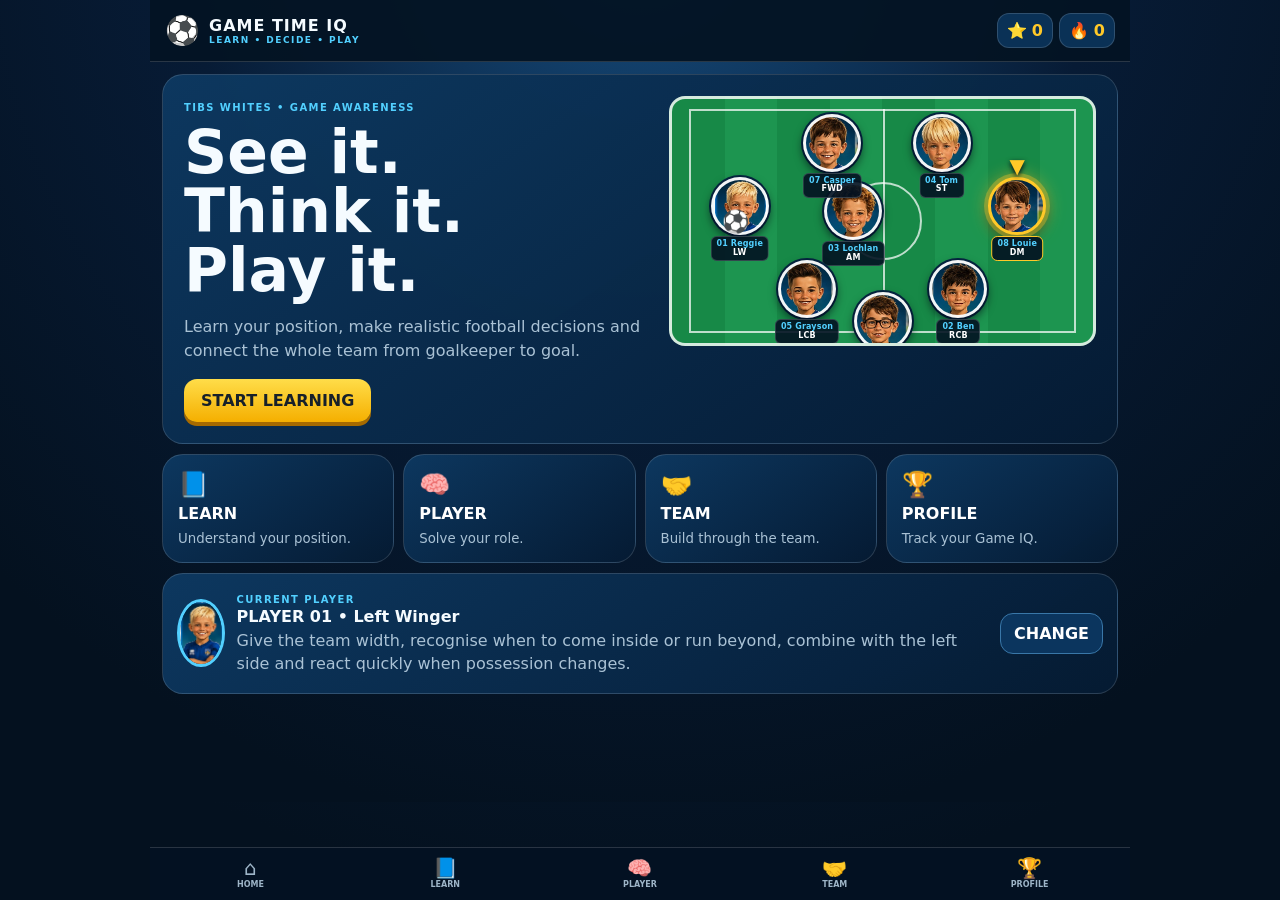
==== commit 540f16c0: "Fix HTML structure and add missing newline" ====
--- a/index.html
+++ b/index.html
@@ -44,6 +44,7 @@
 function teamChoose(o,b){if(locked)return;locked=true;[...$("teamAnswers").children].forEach(x=>x.disabled=true);let pts={best:100,good:60,maybe:25,turn:0}[o[1]],cls={best:"best",good:"good",maybe:"maybe",turn:"bad"}[o[1]];b.classList.add(cls);teamIQ+=pts;xp+=pts;skills.Decision+=pts;let label={best:"⭐⭐⭐ BEST",good:"⭐⭐ GOOD",maybe:"⭐ MAYBE",turn:"❌ TURNOVER"}[o[1]],msg={best:"The next player receives a stronger picture.",good:"The team keeps progressing.",maybe:"The ball survives, but pressure increases.",turn:"Possession changes — now defend the transition."}[o[1]];$("teamFeedback").className="feedback show";$("teamFeedback").innerHTML=`<b>${label} +${pts} XP</b><br>${msg}`;$("teamNext").classList.remove("hidden");$("teamNext").textContent=o[1]==="turn"?"DEFEND TRANSITION →":"CONTINUE →";$("teamNext").onclick=()=>{teamNode=o[2];renderTeam()};save();topStats()}
 function renderProfile(){let p=P(selected);$("profileMain").innerHTML=`<img class="avatar" src="${p.img}"><span class="tag"> CURRENT PLAYER</span><h2>${p.role}</h2><h1 style="font-size:42px;color:var(--y)">${xp} XP</h1><p>🔥 ${streak} completed Player challenges</p>`;let max=Math.max(100,...Object.values(skills));$("skillBars").innerHTML=Object.entries(skills).map(([k,v])=>`<div class="barrow"><span>${k}</span><div class="bar"><div style="width:${Math.min(100,v/max*100)}%"></div></div><b>${v}</b></div>`).join("")}
 renderSelect();renderLearn();renderHome();topStats();
+</script>
 <script src="avatar-pitch.js"></script>
 </body>
 </html>
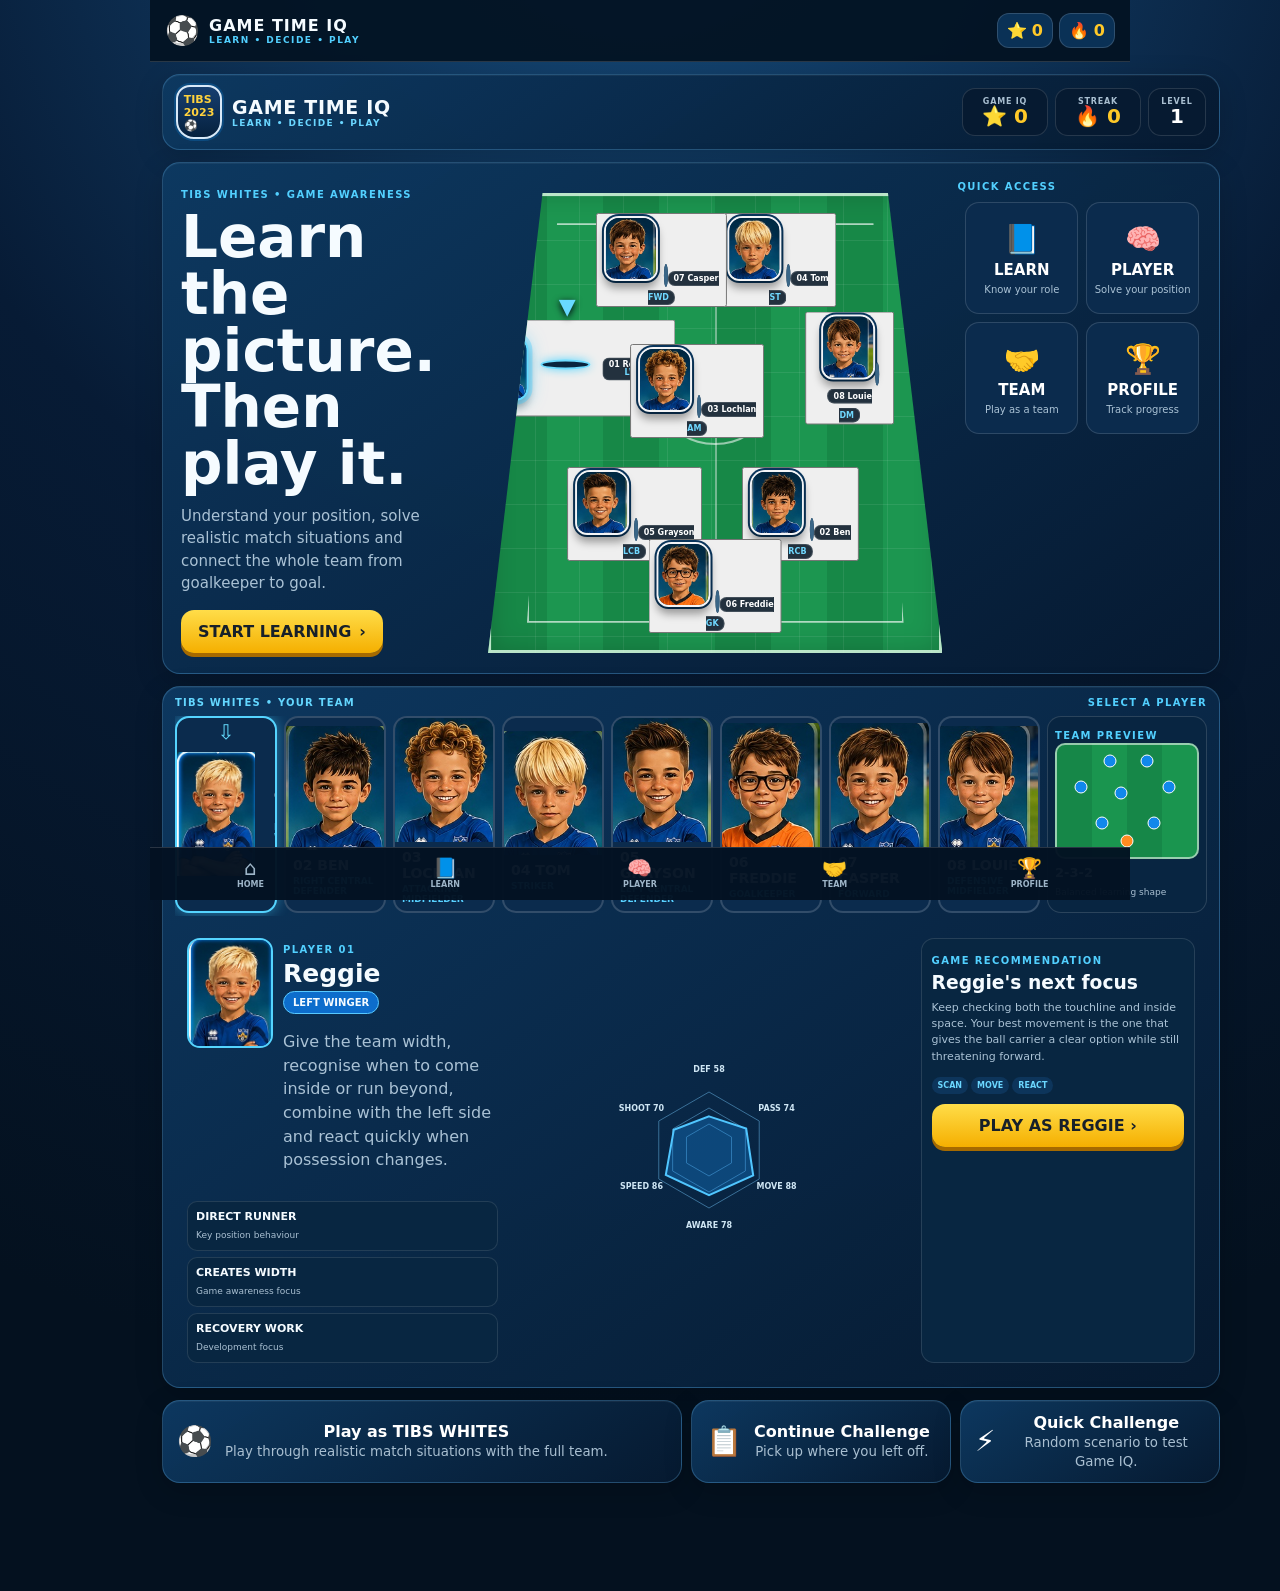
==== commit dafbfc05: "Add dashboard-home.js script to index.html" ====
--- a/index.html
+++ b/index.html
@@ -46,5 +46,6 @@
 renderSelect();renderLearn();renderHome();topStats();
 </script>
 <script src="avatar-pitch.js"></script>
+<script src="dashboard-home.js"></script>
 </body>
 </html>
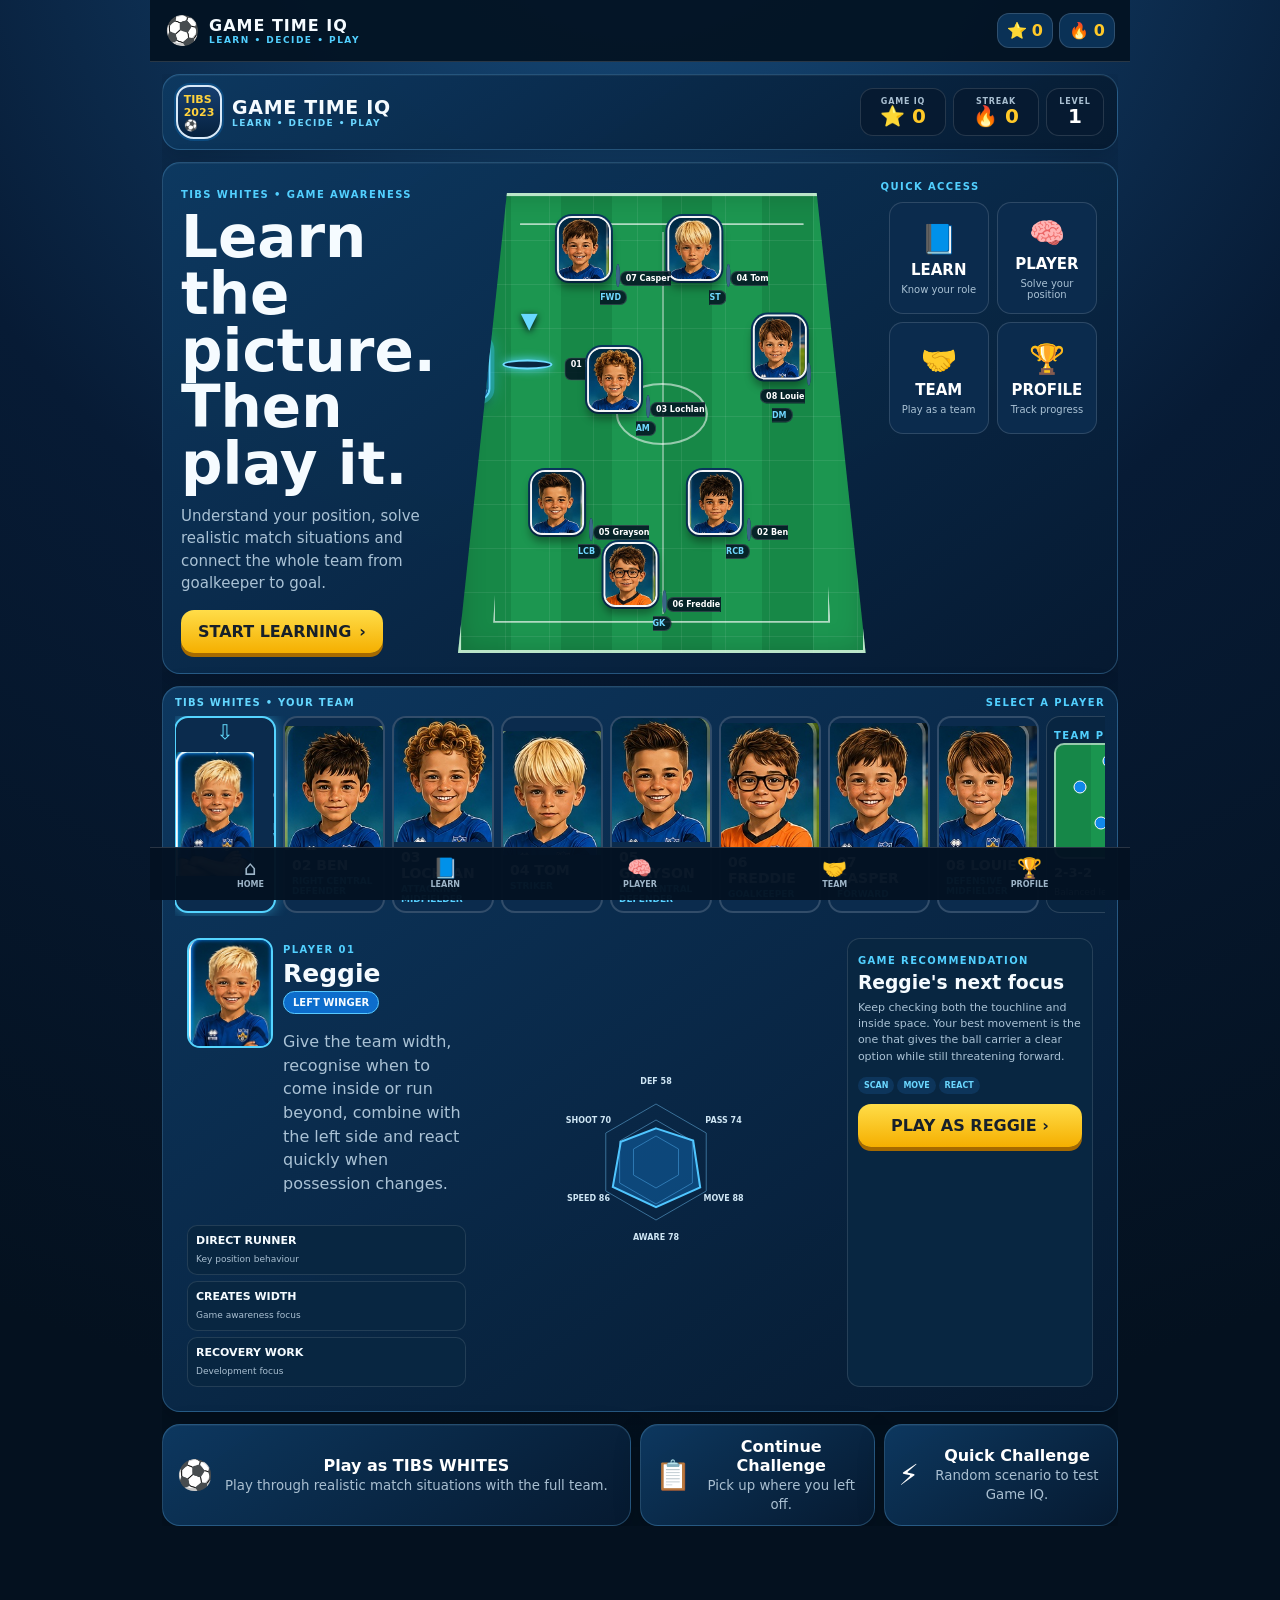
==== commit a8fcc3df: "Add mobile dashboard fix script to index.html" ====
--- a/index.html
+++ b/index.html
@@ -47,5 +47,6 @@
 </script>
 <script src="avatar-pitch.js"></script>
 <script src="dashboard-home.js"></script>
+<script src="mobile-dashboard-fix.js"></script>
 </body>
 </html>
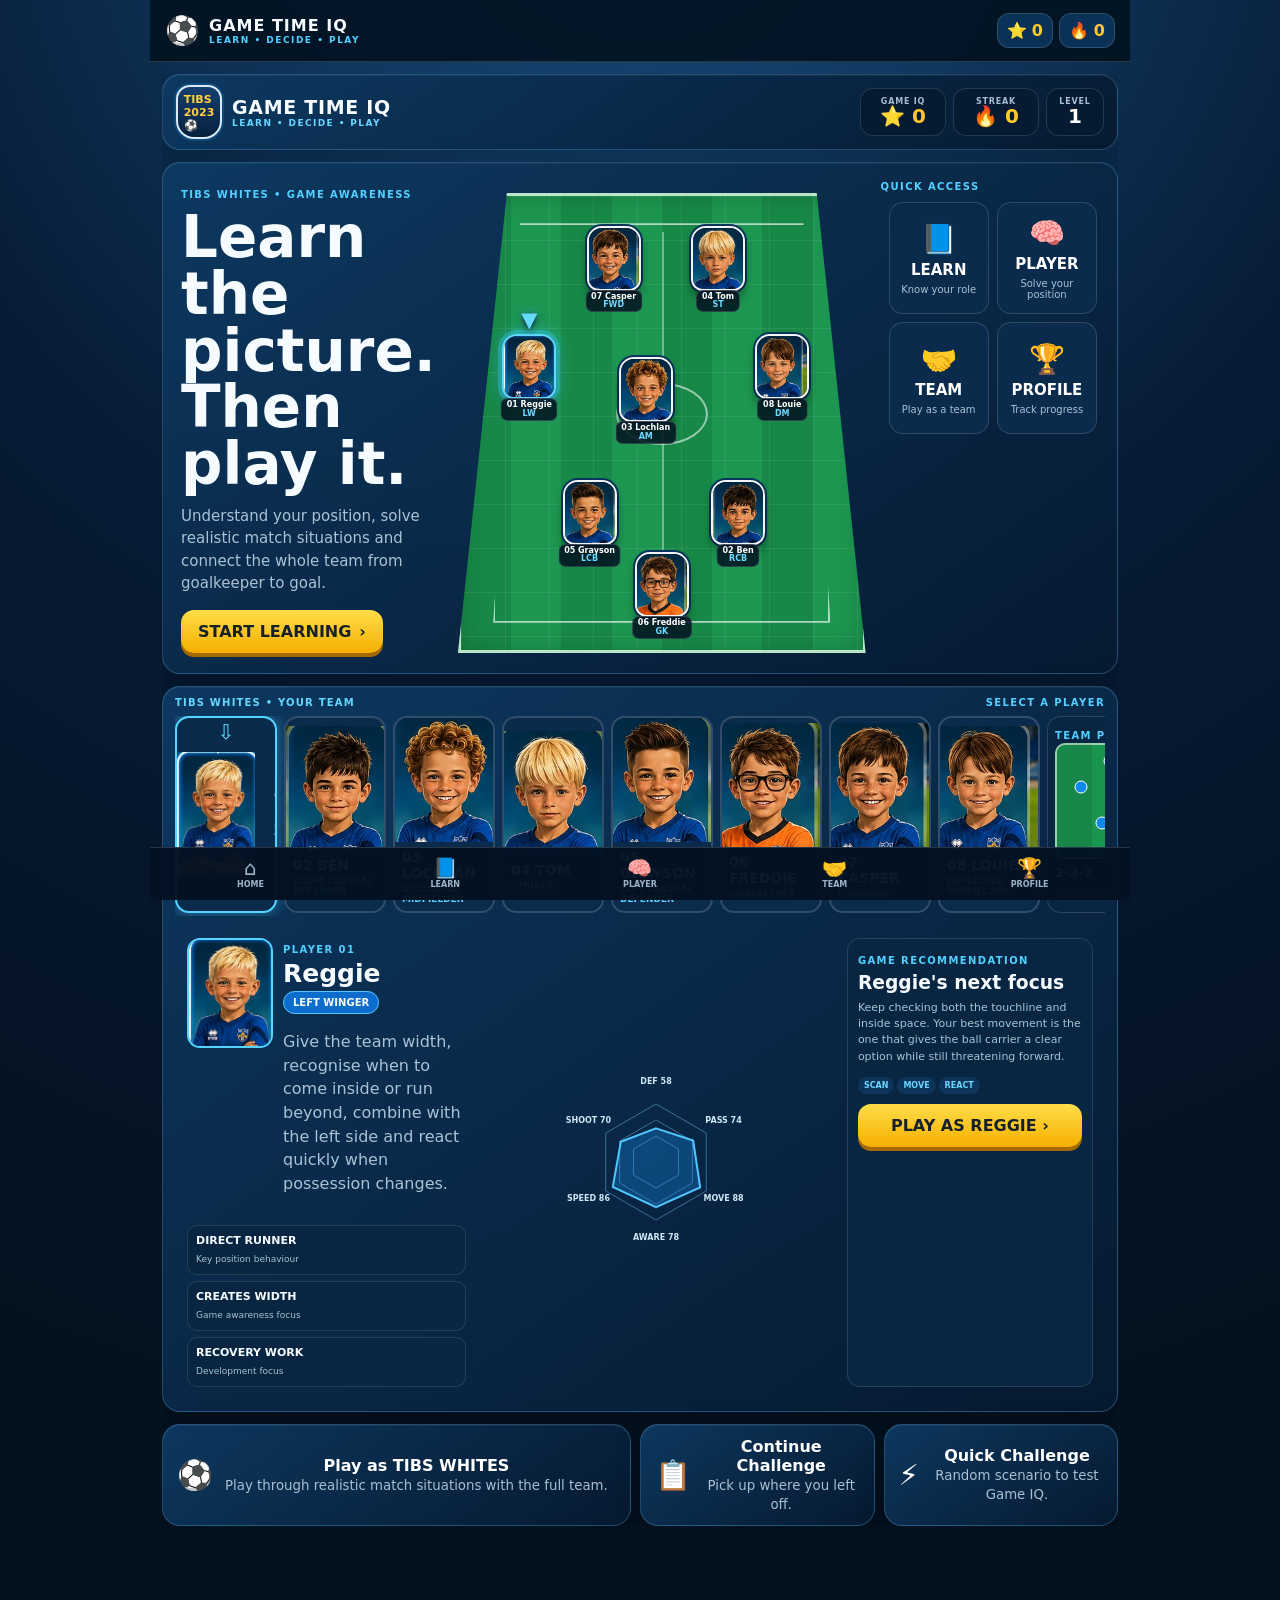
==== commit 205a2eb7: "Add player selection marker fix script" ====
--- a/index.html
+++ b/index.html
@@ -48,5 +48,6 @@
 <script src="avatar-pitch.js"></script>
 <script src="dashboard-home.js"></script>
 <script src="mobile-dashboard-fix.js"></script>
+<script src="player-selection-marker-fix.js"></script>
 </body>
 </html>
